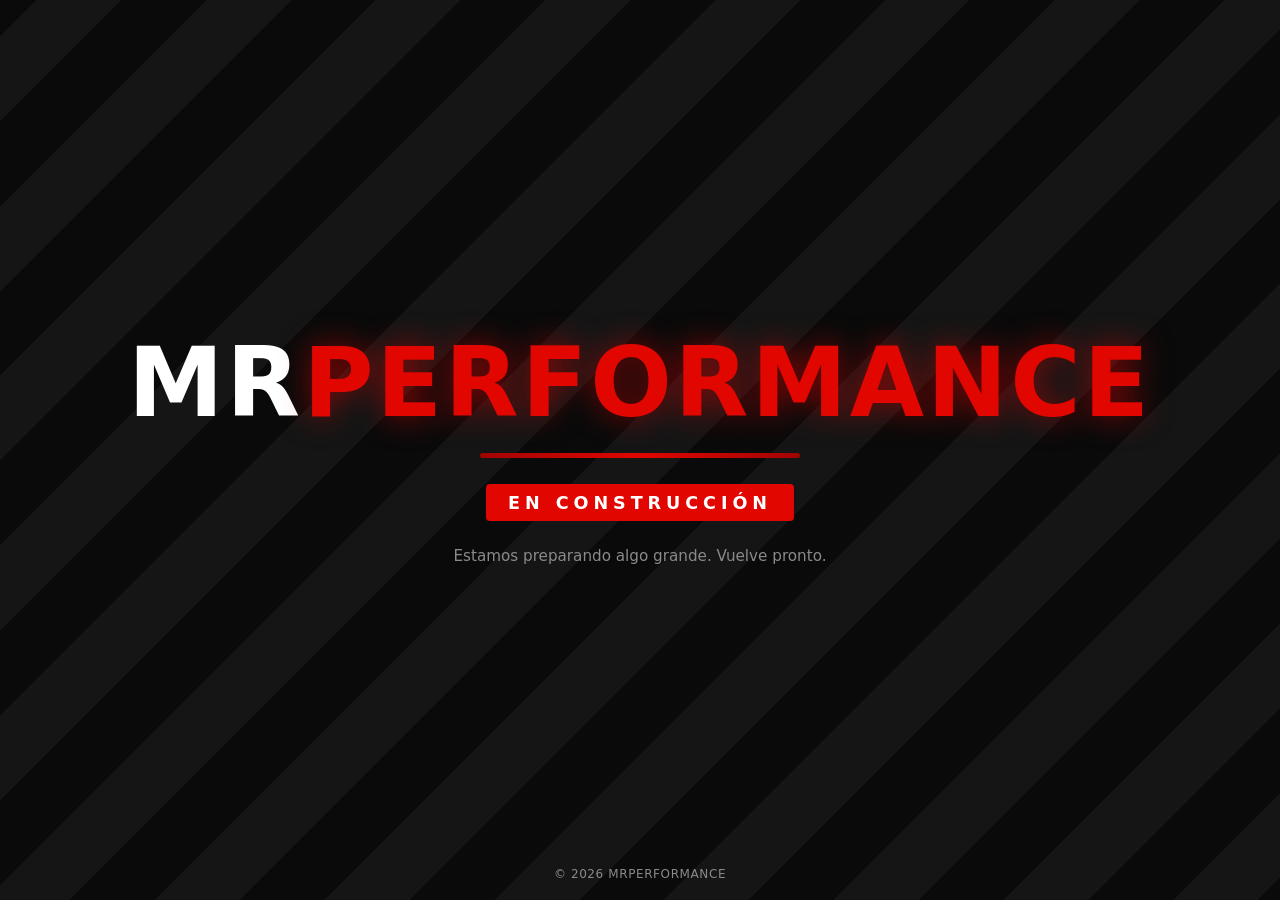
==== index.html @ c81f73d1 "Sitio en construcción: MRPERFORMANCE" ====
<!DOCTYPE html>
<html lang="es">
<head>
  <meta charset="UTF-8" />
  <meta name="viewport" content="width=device-width, initial-scale=1.0" />
  <!-- config.js debe cargarse primero — contiene todos los datos del sitio -->
  <script src="config.js"></script>
  <!-- SEO (se sobreescribe dinámicamente desde config.js) -->
  <title>MRPERFORMANCE</title>
  <meta name="description" content="" />
  <link rel="canonical" href="" />
  <meta property="og:type"        content="website" />
  <meta property="og:url"         content="" />
  <meta property="og:title"       content="" />
  <meta property="og:description" content="" />
  <meta property="og:image"       content="" />
  <meta name="twitter:card"        content="summary_large_image" />
  <link rel="icon" href="data:image/svg+xml,<svg xmlns='http://www.w3.org/2000/svg' viewBox='0 0 100 100'><rect width='100' height='100' fill='%230a0a0a'/><text x='50' y='68' font-size='60' text-anchor='middle' fill='%23e10600' font-family='Arial' font-weight='bold'>M</text></svg>" />
  <style>
    :root {
      --negro:       #0a0a0a;
      --negro-suave: #151515;
      --rojo:        #e10600;
      --rojo-dark:   #a10400;
      --blanco:      #ffffff;
      --gris:        #8a8a8a;
    }
    * { margin:0; padding:0; box-sizing:border-box; }
    html, body { height:100%; }
    body {
      font-family:'Segoe UI',system-ui,-apple-system,sans-serif;
      background:var(--negro); color:var(--blanco);
      display:flex; align-items:center; justify-content:center;
      overflow:hidden; position:relative;
    }

    /* Franja diagonal negro/rojo de fondo, estilo taller de rendimiento */
    body::before {
      content:"";
      position:fixed; inset:-10%;
      background:repeating-linear-gradient(
        135deg,
        var(--negro) 0px, var(--negro) 60px,
        var(--negro-suave) 60px, var(--negro-suave) 120px
      );
      z-index:0;
    }

    .wrap { position:relative; z-index:1; text-align:center; padding:1.5rem; }

    .brand {
      font-size:clamp(2.4rem, 9vw, 6rem);
      font-weight:900;
      letter-spacing:.03em;
      text-transform:uppercase;
      line-height:1;
      white-space:nowrap;
    }
    .brand .mr   { color:var(--blanco); }
    .brand .perf { color:var(--rojo); text-shadow:0 0 30px rgba(225,6,0,.55); }

    .bar {
      width:min(320px, 70vw); height:5px; margin:1.4rem auto 1.6rem;
      background:linear-gradient(90deg, var(--rojo-dark), var(--rojo), var(--rojo-dark));
      border-radius:3px;
    }

    .estado {
      display:inline-block;
      font-size:clamp(.85rem, 2.2vw, 1.1rem);
      font-weight:800;
      letter-spacing:.28em;
      color:var(--blanco);
      background:var(--rojo);
      padding:.55rem 1.4rem;
      border-radius:4px;
    }

    .msg {
      margin-top:1.6rem;
      font-size:.95rem;
      color:var(--gris);
      max-width:420px;
      margin-left:auto; margin-right:auto;
    }

    footer {
      position:fixed; bottom:1.2rem; left:0; right:0; z-index:1;
      text-align:center; font-size:.75rem; color:var(--gris); letter-spacing:.05em;
    }
  </style>
</head>
<body>

  <div class="wrap">
    <h1 class="brand"><span class="mr">MR</span><span class="perf">PERFORMANCE</span></h1>
    <div class="bar"></div>
    <span class="estado" id="estado">EN CONSTRUCCIÓN</span>
    <p class="msg" id="msg"></p>
  </div>

  <footer>© <span id="year"></span> <span id="footer-name">MRPERFORMANCE</span></footer>

<script>
const S = (typeof SITIO !== "undefined") ? SITIO : {};
const $ = (id) => document.getElementById(id);

function aplicarConfig() {
  const c = S.colores || {}, root = document.documentElement.style;
  const map = { negro:"--negro", negro_suave:"--negro-suave", rojo:"--rojo", rojo_dark:"--rojo-dark", blanco:"--blanco", gris:"--gris" };
  Object.entries(map).forEach(([k, v]) => { if (c[k]) root.setProperty(v, c[k]); });

  if (S.estado) $("estado").textContent = S.estado;
  if (S.mensaje) $("msg").textContent = S.mensaje;
  if (S.nombre) $("footer-name").textContent = S.nombre;
  $("year").textContent = new Date().getFullYear();

  const seo = S.seo || {};
  document.title = seo.titulo || S.nombre || "MRPERFORMANCE";
  const setMeta = (sel, val) => { const el = document.querySelector(sel); if (el && val) el.setAttribute("content", val); };
  const setHref = (sel, val) => { const el = document.querySelector(sel); if (el && val) el.setAttribute("href", val); };
  setMeta('meta[name="description"]', seo.descripcion);
  setHref('link[rel="canonical"]', seo.url);
  setMeta('meta[property="og:url"]', seo.url);
  setMeta('meta[property="og:title"]', seo.titulo);
  setMeta('meta[property="og:description"]', seo.descripcion);
  setMeta('meta[property="og:image"]', seo.imagen);
}

document.addEventListener("DOMContentLoaded", aplicarConfig);
</script>
</body>
</html>
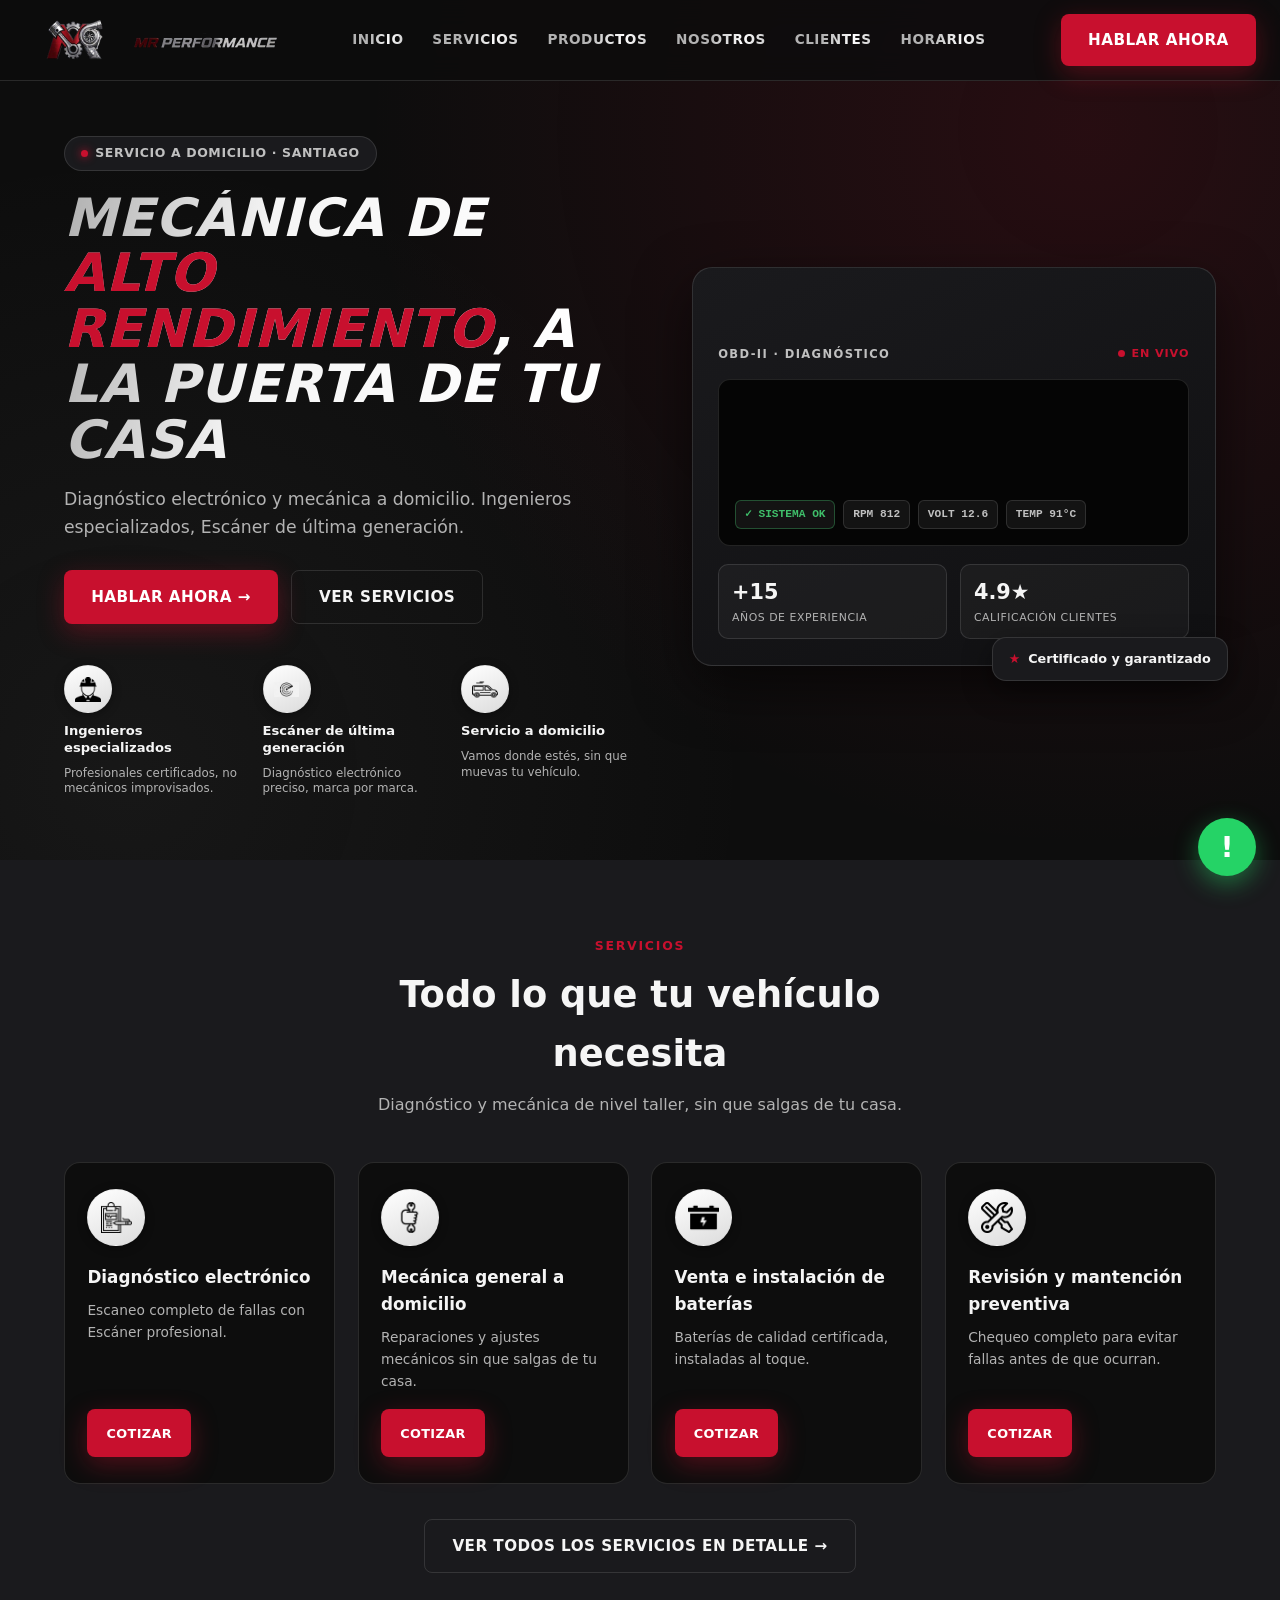
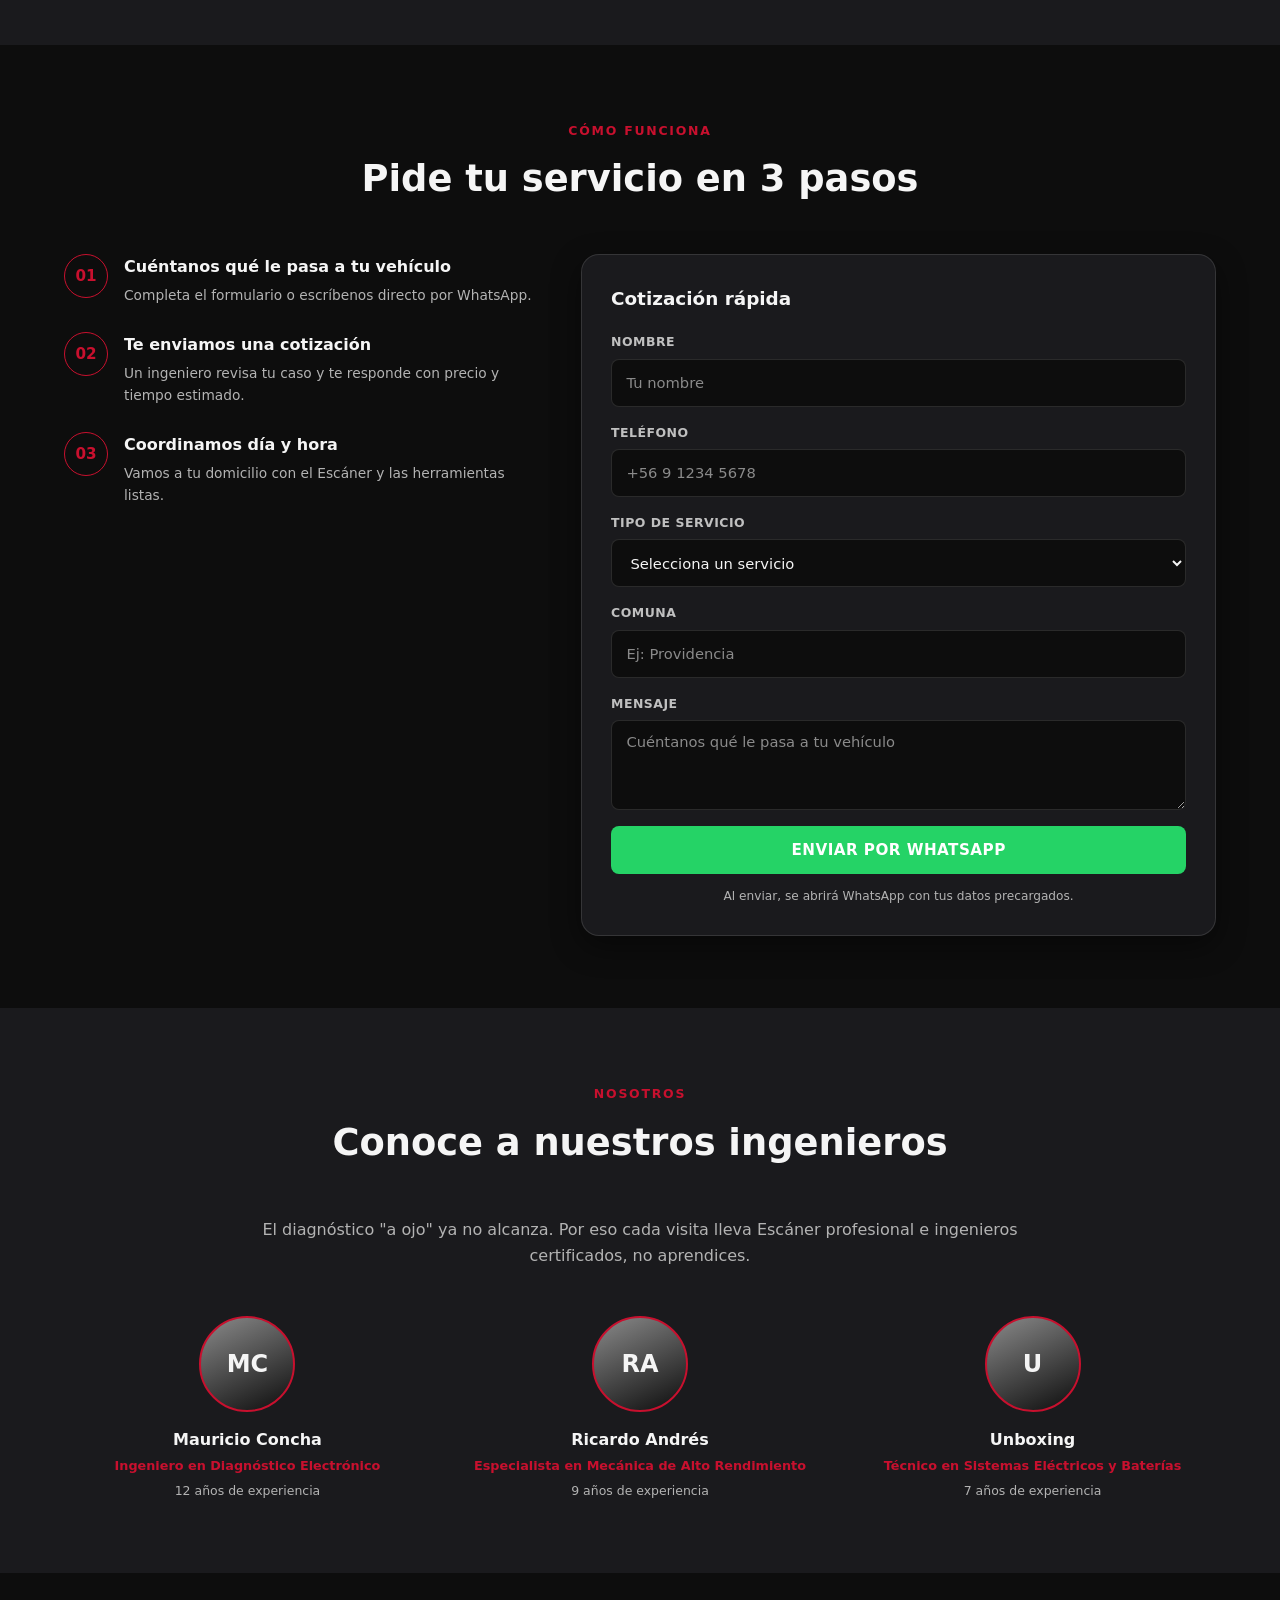
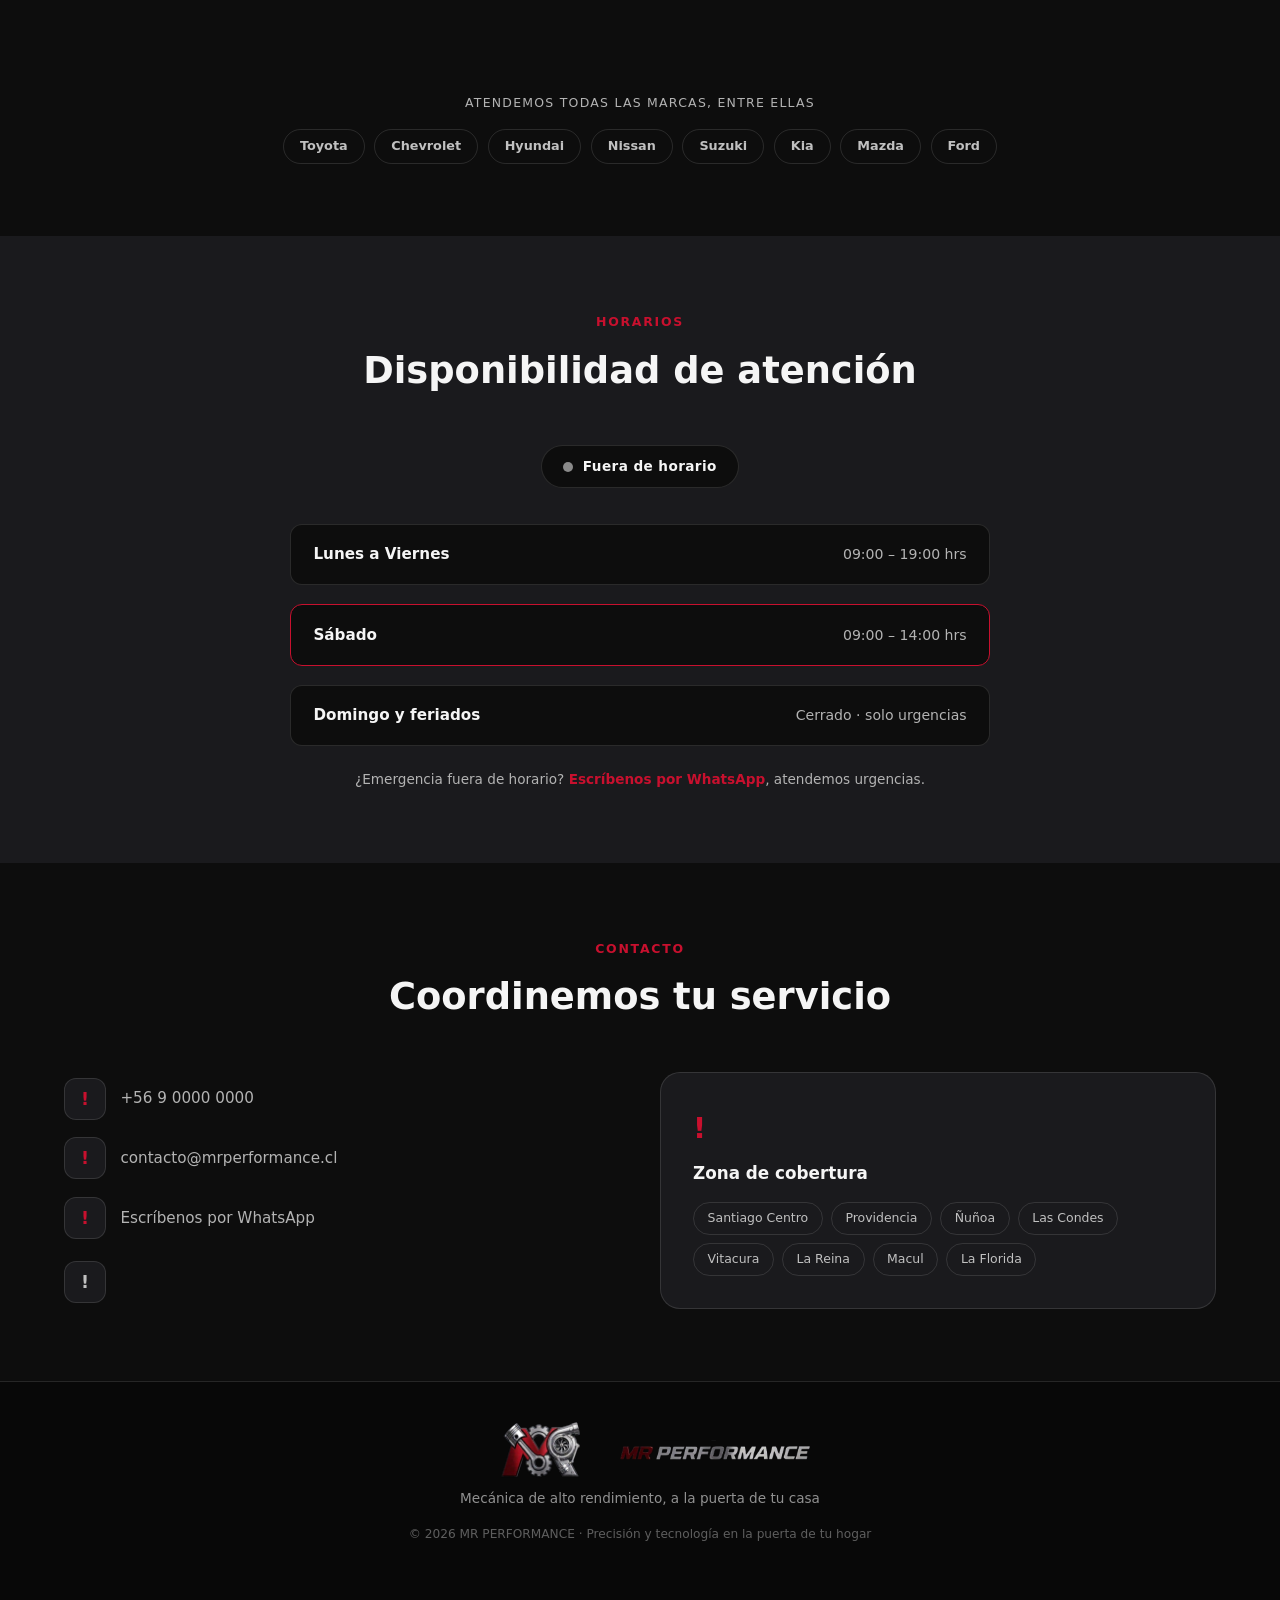
==== commit ec73cc15: "Sitio completo MR PERFORMANCE: páginas, estilos, animaciones e íconos Agrega servicios.html y produc" ====
--- a/index.html
+++ b/index.html
@@ -6,7 +6,7 @@
   <!-- config.js debe cargarse primero — contiene todos los datos del sitio -->
   <script src="config.js"></script>
   <!-- SEO (se sobreescribe dinámicamente desde config.js) -->
-  <title>MRPERFORMANCE</title>
+  <title>MR PERFORMANCE</title>
   <meta name="description" content="" />
   <link rel="canonical" href="" />
   <meta property="og:type"        content="website" />
@@ -15,119 +15,390 @@
   <meta property="og:description" content="" />
   <meta property="og:image"       content="" />
   <meta name="twitter:card"        content="summary_large_image" />
-  <link rel="icon" href="data:image/svg+xml,<svg xmlns='http://www.w3.org/2000/svg' viewBox='0 0 100 100'><rect width='100' height='100' fill='%230a0a0a'/><text x='50' y='68' font-size='60' text-anchor='middle' fill='%23e10600' font-family='Arial' font-weight='bold'>M</text></svg>" />
-  <style>
-    :root {
-      --negro:       #0a0a0a;
-      --negro-suave: #151515;
-      --rojo:        #e10600;
-      --rojo-dark:   #a10400;
-      --blanco:      #ffffff;
-      --gris:        #8a8a8a;
-    }
-    * { margin:0; padding:0; box-sizing:border-box; }
-    html, body { height:100%; }
-    body {
-      font-family:'Segoe UI',system-ui,-apple-system,sans-serif;
-      background:var(--negro); color:var(--blanco);
-      display:flex; align-items:center; justify-content:center;
-      overflow:hidden; position:relative;
-    }
-
-    /* Franja diagonal negro/rojo de fondo, estilo taller de rendimiento */
-    body::before {
-      content:"";
-      position:fixed; inset:-10%;
-      background:repeating-linear-gradient(
-        135deg,
-        var(--negro) 0px, var(--negro) 60px,
-        var(--negro-suave) 60px, var(--negro-suave) 120px
-      );
-      z-index:0;
-    }
-
-    .wrap { position:relative; z-index:1; text-align:center; padding:1.5rem; }
-
-    .brand {
-      font-size:clamp(2.4rem, 9vw, 6rem);
-      font-weight:900;
-      letter-spacing:.03em;
-      text-transform:uppercase;
-      line-height:1;
-      white-space:nowrap;
-    }
-    .brand .mr   { color:var(--blanco); }
-    .brand .perf { color:var(--rojo); text-shadow:0 0 30px rgba(225,6,0,.55); }
-
-    .bar {
-      width:min(320px, 70vw); height:5px; margin:1.4rem auto 1.6rem;
-      background:linear-gradient(90deg, var(--rojo-dark), var(--rojo), var(--rojo-dark));
-      border-radius:3px;
-    }
-
-    .estado {
-      display:inline-block;
-      font-size:clamp(.85rem, 2.2vw, 1.1rem);
-      font-weight:800;
-      letter-spacing:.28em;
-      color:var(--blanco);
-      background:var(--rojo);
-      padding:.55rem 1.4rem;
-      border-radius:4px;
-    }
-
-    .msg {
-      margin-top:1.6rem;
-      font-size:.95rem;
-      color:var(--gris);
-      max-width:420px;
-      margin-left:auto; margin-right:auto;
-    }
-
-    footer {
-      position:fixed; bottom:1.2rem; left:0; right:0; z-index:1;
-      text-align:center; font-size:.75rem; color:var(--gris); letter-spacing:.05em;
-    }
-  </style>
+  <link rel="icon" href="data:image/svg+xml,<svg xmlns='http://www.w3.org/2000/svg' viewBox='0 0 100 100'><rect width='100' height='100' fill='%230D0D0D'/><text x='50' y='68' font-size='60' text-anchor='middle' fill='%23C8102E' font-family='Arial' font-weight='bold'>M</text></svg>" />
+  <link rel="stylesheet" href="styles.css" />
 </head>
 <body>
 
-  <div class="wrap">
-    <h1 class="brand"><span class="mr">MR</span><span class="perf">PERFORMANCE</span></h1>
-    <div class="bar"></div>
-    <span class="estado" id="estado">EN CONSTRUCCIÓN</span>
-    <p class="msg" id="msg"></p>
-  </div>
-
-  <footer>© <span id="year"></span> <span id="footer-name">MRPERFORMANCE</span></footer>
-
+<!-- ─── NAV ─── -->
+<nav id="nav">
+  <a href="#inicio" class="nav-logo"><img src="iconos/logo-emblem.png" alt="MR" class="nav-emblem" /><img src="iconos/logo-letras.png" alt="PERFORMANCE" class="nav-wordmark" /></a>
+  <div class="nav-links" id="nav-links">
+    <a href="#inicio">Inicio</a>
+    <a href="/servicios">Servicios</a>
+    <a href="/productos">Productos</a>
+    <a href="#nosotros">Nosotros</a>
+    <a href="#clientes">Clientes</a>
+    <a href="#horarios">Horarios</a>
+    <a href="#" class="btn btn-primary nav-cta-mobile" data-wa-link>Hablar ahora</a>
+  </div>
+  <div class="nav-actions">
+    <a href="#" class="btn btn-primary" id="nav-wa" data-wa-link aria-label="Hablar ahora por WhatsApp">Hablar ahora</a>
+    <button class="nav-toggle" id="nav-toggle" aria-label="Abrir menú" aria-expanded="false">☰</button>
+  </div>
+</nav>
+
+<!-- ─── HERO ─── -->
+<header class="hero" id="inicio">
+  <div class="container hero-grid">
+    <div>
+      <span class="hero-badge"><span class="dot"></span> <span id="hero-badge"></span></span>
+      <h1 class="titulo-racing" id="hero-title"></h1>
+      <p class="lead" id="hero-desc"></p>
+      <div class="hero-cta">
+        <a href="#" class="btn btn-primary" data-wa-link>Hablar ahora →</a>
+        <a href="/servicios" class="btn btn-ghost">Ver servicios</a>
+      </div>
+      <div class="hero-difs" id="hero-difs"></div>
+    </div>
+    <div class="hero-visual reveal" aria-hidden="true">
+      <div class="marcas-float" aria-hidden="true">
+        <div class="marcas-float-slot">
+          <img src="iconos/marcas/chevrolet.png" alt="Chevrolet" style="--i:0" />
+          <img src="iconos/marcas/honda.png"     alt="Honda"     style="--i:1" />
+          <img src="iconos/marcas/kia.png"       alt="Kia"       style="--i:2" />
+          <img src="iconos/marcas/nissan.png"    alt="Nissan"    style="--i:3" />
+          <img src="iconos/marcas/renault.png"   alt="Renault"   style="--i:4" />
+          <img src="iconos/marcas/toyota.png"    alt="Toyota"    style="--i:5" />
+        </div>
+        <div class="marcas-float-slot">
+          <img src="iconos/marcas/citroen.png"    alt="Citroën"    style="--i:0" />
+          <img src="iconos/marcas/hyundai.png"    alt="Hyundai"    style="--i:1" />
+          <img src="iconos/marcas/mazda.png"      alt="Mazda"      style="--i:2" />
+          <img src="iconos/marcas/peugeot.png"    alt="Peugeot"    style="--i:3" />
+          <img src="iconos/marcas/subaru.png"     alt="Subaru"     style="--i:4" />
+          <img src="iconos/marcas/volkswagen.png" alt="Volkswagen" style="--i:5" />
+        </div>
+        <div class="marcas-float-slot">
+          <img src="iconos/marcas/ford.png"       alt="Ford"       style="--i:0" />
+          <img src="iconos/marcas/jeep.png"       alt="Jeep"       style="--i:1" />
+          <img src="iconos/marcas/mitsubishi.png" alt="Mitsubishi" style="--i:2" />
+          <img src="iconos/marcas/ram.png"        alt="RAM"        style="--i:3" />
+          <img src="iconos/marcas/suzuki.png"     alt="Suzuki"     style="--i:4" />
+          <img src="iconos/marcas/volvo.png"      alt="Volvo"      style="--i:5" />
+        </div>
+      </div>
+      <div class="scanner-head">
+        <span class="lbl">OBD-II · Diagnóstico</span>
+        <span class="live"><span class="blip"></span> En vivo</span>
+      </div>
+      <div class="scanner-screen">
+        <svg viewBox="0 0 300 90" preserveAspectRatio="none">
+          <polyline class="scanner-wave" points="0,45 20,45 32,15 46,75 60,45 90,45 100,25 112,65 124,45 160,45 172,20 186,70 198,45 230,45 240,30 252,60 264,45 300,45" />
+        </svg>
+        <div class="scanner-codes">
+          <span class="ok">✓ SISTEMA OK</span>
+          <span>RPM 812</span>
+          <span>VOLT 12.6</span>
+          <span>TEMP 91°C</span>
+        </div>
+      </div>
+      <div class="scanner-stats" id="scanner-stats"></div>
+      <span class="float-card br"><span class="star">★</span> Certificado y garantizado</span>
+    </div>
+  </div>
+</header>
+
+<!-- ─── SERVICIOS ─── -->
+<section id="servicios">
+  <div class="container">
+    <div class="sec-head reveal">
+      <span class="sec-tag">Servicios</span>
+      <h2>Todo lo que tu vehículo necesita</h2>
+      <p>Diagnóstico y mecánica de nivel taller, sin que salgas de tu casa.</p>
+    </div>
+    <div class="grid-servicios" id="servicios-grid"></div>
+    <div class="ver-todos reveal">
+      <a href="/servicios" class="btn btn-ghost">Ver todos los servicios en detalle →</a>
+    </div>
+  </div>
+</section>
+
+<!-- ─── CÓMO FUNCIONA / COTIZAR ─── -->
+<section id="cotizar">
+  <div class="container">
+    <div class="sec-head reveal">
+      <span class="sec-tag">Cómo funciona</span>
+      <h2>Pide tu servicio en 3 pasos</h2>
+    </div>
+    <div class="cotizar-grid">
+      <div class="pasos reveal" id="pasos"></div>
+      <div class="form-card reveal">
+        <h3>Cotización rápida</h3>
+        <form id="form-cotizar">
+          <div class="campo">
+            <label for="f-nombre">Nombre</label>
+            <input type="text" id="f-nombre" name="nombre" placeholder="Tu nombre" required />
+          </div>
+          <div class="campo">
+            <label for="f-telefono">Teléfono</label>
+            <input type="tel" id="f-telefono" name="telefono" placeholder="+56 9 1234 5678" required />
+          </div>
+          <div class="campo">
+            <label for="f-servicio">Tipo de servicio</label>
+            <select id="f-servicio" name="servicio" required></select>
+          </div>
+          <div class="campo">
+            <label for="f-comuna">Comuna</label>
+            <input type="text" id="f-comuna" name="comuna" placeholder="Ej: Providencia" />
+          </div>
+          <div class="campo">
+            <label for="f-mensaje">Mensaje</label>
+            <textarea id="f-mensaje" name="mensaje" placeholder="Cuéntanos qué le pasa a tu vehículo"></textarea>
+          </div>
+          <button type="submit" class="btn btn-wa btn-block">Enviar por WhatsApp</button>
+        </form>
+        <p class="form-nota">Al enviar, se abrirá WhatsApp con tus datos precargados.</p>
+      </div>
+    </div>
+  </div>
+</section>
+
+<!-- ─── NOSOTROS ─── -->
+<section id="nosotros">
+  <div class="container">
+    <div class="sec-head reveal">
+      <span class="sec-tag">Nosotros</span>
+      <h2>Conoce a nuestros ingenieros</h2>
+    </div>
+    <div class="historia-box reveal">
+      <p id="historia"></p>
+    </div>
+    <div class="grid-equipo" id="equipo-grid"></div>
+  </div>
+</section>
+
+<!-- ─── CLIENTES ─── -->
+<section id="clientes">
+  <div class="container">
+    <div class="sec-head reveal" id="testimonios-head">
+      <span class="sec-tag">Clientes</span>
+      <h2>Lo que dicen quienes ya nos probaron</h2>
+    </div>
+    <div class="testi-grid" id="testimonios-grid"></div>
+    <div class="marcas-row reveal">
+      <span class="lbl">Atendemos todas las marcas, entre ellas</span>
+      <div class="marcas-chips" id="marcas-chips"></div>
+    </div>
+  </div>
+</section>
+
+<!-- ─── HORARIOS ─── -->
+<section id="horarios">
+  <div class="container">
+    <div class="sec-head reveal">
+      <span class="sec-tag">Horarios</span>
+      <h2>Disponibilidad de atención</h2>
+    </div>
+    <div class="reveal" style="display:flex; justify-content:center;">
+      <div class="estado-actual" id="estado-actual"><span class="dot"></span><span id="estado-texto">Calculando…</span></div>
+    </div>
+    <div class="horarios-wrap reveal" id="horarios-lista"></div>
+    <p class="urgencias-nota" id="urgencias-nota"></p>
+  </div>
+</section>
+
+<!-- ─── CONTACTO ─── -->
+<section id="contacto">
+  <div class="container">
+    <div class="sec-head reveal">
+      <span class="sec-tag">Contacto</span>
+      <h2>Coordinemos tu servicio</h2>
+    </div>
+    <div class="contact-grid reveal">
+      <div>
+        <ul class="contact-list" id="contact-list"></ul>
+        <div class="socials" id="socials"></div>
+      </div>
+      <div class="cobertura-card">
+        <span class="pin">!</span>
+        <h3>Zona de cobertura</h3>
+        <div class="cobertura-chips" id="cobertura-chips"></div>
+      </div>
+    </div>
+  </div>
+</section>
+
+<!-- ─── FOOTER ─── -->
+<footer>
+  <div class="container">
+    <div class="nav-logo"><img src="iconos/logo-emblem.png" alt="MR" class="footer-emblem" /><img src="iconos/logo-letras.png" alt="PERFORMANCE" class="footer-wordmark" /></div>
+    <p id="footer-eslogan"></p>
+    <p class="fine">© <span id="year"></span> <span id="footer-name">MR PERFORMANCE</span> · Precisión y tecnología en la puerta de tu hogar</p>
+  </div>
+</footer>
+
+<!-- ─── WHATSAPP FLOAT (persistente) ─── -->
+<a href="#" class="wa-float" data-wa-link aria-label="Escríbenos por WhatsApp">!</a>
+
+<script src="site.js"></script>
 <script>
-const S = (typeof SITIO !== "undefined") ? SITIO : {};
-const $ = (id) => document.getElementById(id);
-
+// ════════════════════════════════════════════════════════════════
+//  MR PERFORMANCE — Inicio: render dinámico desde config.js
+// ════════════════════════════════════════════════════════════════
+
+// ── APLICAR CONFIG (contenido propio de esta página) ──
 function aplicarConfig() {
-  const c = S.colores || {}, root = document.documentElement.style;
-  const map = { negro:"--negro", negro_suave:"--negro-suave", rojo:"--rojo", rojo_dark:"--rojo-dark", blanco:"--blanco", gris:"--gris" };
-  Object.entries(map).forEach(([k, v]) => { if (c[k]) root.setProperty(v, c[k]); });
-
-  if (S.estado) $("estado").textContent = S.estado;
-  if (S.mensaje) $("msg").textContent = S.mensaje;
-  if (S.nombre) $("footer-name").textContent = S.nombre;
-  $("year").textContent = new Date().getFullYear();
-
-  const seo = S.seo || {};
-  document.title = seo.titulo || S.nombre || "MRPERFORMANCE";
-  const setMeta = (sel, val) => { const el = document.querySelector(sel); if (el && val) el.setAttribute("content", val); };
-  const setHref = (sel, val) => { const el = document.querySelector(sel); if (el && val) el.setAttribute("href", val); };
-  setMeta('meta[name="description"]', seo.descripcion);
-  setHref('link[rel="canonical"]', seo.url);
-  setMeta('meta[property="og:url"]', seo.url);
-  setMeta('meta[property="og:title"]', seo.titulo);
-  setMeta('meta[property="og:description"]', seo.descripcion);
-  setMeta('meta[property="og:image"]', seo.imagen);
+  $("hero-badge").textContent = S.hero_badge || "";
+  $("hero-title").innerHTML   = (S.hero_titulo || "").replace(/(alto rendimiento)/i, '<span class="accent">$1</span>');
+  $("hero-desc").textContent  = S.hero_desc || "";
+
+  // Estadísticas del panel del hero
+  $("scanner-stats").innerHTML = (S.hero_stats || []).map(s => `
+    <div class="scanner-stat"><div class="n">${esc(s.numero)}</div><div class="l">${esc(s.label)}</div></div>`).join("");
+
+  // Diferenciadores hero
+  $("hero-difs").innerHTML = (S.diferenciadores || []).map(d => `
+    <div class="hero-dif">
+      <span class="ico">${renderIcono(d.icono, d.titulo)}</span>
+      <span class="t">${esc(d.titulo)}</span>
+      <span class="d">${esc(d.desc)}</span>
+    </div>`).join("");
+
+  // Servicios
+  $("servicios-grid").innerHTML = (S.servicios || []).map((sv,i) => `
+    <div class="card-serv reveal" style="transition-delay:${(i%4)*70}ms">
+      <div class="ico">${renderIcono(sv.icono, sv.titulo)}</div>
+      <h3>${esc(sv.titulo)}</h3>
+      <p>${esc(sv.desc)}</p>
+      <button type="button" class="btn btn-primary btn-cotizar" data-servicio="${esc(sv.titulo)}">Cotizar</button>
+    </div>`).join("");
+  $("servicios-grid").querySelectorAll(".btn-cotizar").forEach(btn => {
+    btn.addEventListener("click", () => {
+      const sel = $("f-servicio");
+      if (sel) sel.value = btn.dataset.servicio;
+      document.getElementById("cotizar").scrollIntoView({ behavior:"smooth" });
+      $("f-nombre") && $("f-nombre").focus({ preventScroll:true });
+    });
+  });
+
+  // Select del formulario
+  $("f-servicio").innerHTML = `<option value="" disabled selected>Selecciona un servicio</option>` +
+    (S.servicios || []).map(sv => `<option value="${esc(sv.titulo)}">${esc(sv.titulo)}</option>`).join("") +
+    `<option value="Otro">Otro</option>`;
+
+  // Pasos
+  $("pasos").innerHTML = (S.proceso || []).map(p => `
+    <div class="paso">
+      <span class="num">${esc(p.numero)}</span>
+      <div><h3>${esc(p.titulo)}</h3><p>${esc(p.desc)}</p></div>
+    </div>`).join("");
+
+  // Historia + equipo
+  $("historia").textContent = S.historia || "";
+  $("equipo-grid").innerHTML = (S.equipo || []).map(m => `
+    <div class="miembro reveal">
+      <div class="avatar">${m.foto ? `<img src="${esc(m.foto)}" alt="${esc(m.nombre)}" />` : esc(iniciales(m.nombre))}</div>
+      <h3>${esc(m.nombre)}</h3>
+      <div class="cargo">${esc(m.cargo)}</div>
+      <div class="exp">${esc(m.experiencia)} años de experiencia</div>
+    </div>`).join("");
+
+  // Testimonios (la sección se oculta sola si no hay ninguno cargado en config.js)
+  const hayTestimonios = (S.testimonios || []).length > 0;
+  $("testimonios-head").style.display = hayTestimonios ? "" : "none";
+  $("testimonios-grid").style.display = hayTestimonios ? "" : "none";
+  $("testimonios-grid").innerHTML = (S.testimonios || []).map(t => `
+    <div class="testi reveal">
+      <div class="stars">${"★".repeat(t.estrellas||5)}${"☆".repeat(5-(t.estrellas||5))}</div>
+      <p>"${esc(t.texto)}"</p>
+      <div class="testi-author">
+        <span class="av">${esc(iniciales(t.nombre))}</span>
+        <div><div class="nm">${esc(t.nombre)}</div><div class="dt">${esc(t.comuna)}</div></div>
+      </div>
+    </div>`).join("");
+
+  // Marcas atendidas
+  $("marcas-chips").innerHTML = (S.marcas_atendidas || []).map(m => `<span>${esc(m)}</span>`).join("");
+
+  // Contacto
+  const ci = [
+    { txt:S.telefono },
+    { txt:S.email },
+    { txt:S.whatsapp ? "Escríbenos por WhatsApp" : "" },
+  ].filter(x => x.txt);
+  $("contact-list").innerHTML = ci.map(x => `<li><span class="ico">!</span><span>${esc(x.txt)}</span></li>`).join("");
+  $("cobertura-chips").innerHTML = (S.comunas || []).map(c => `<span>${esc(c)}</span>`).join("");
+
+  const redes = S.redes || {};
+  $("socials").innerHTML = Object.entries(redes).filter(([,url])=>url)
+    .map(([k,url]) => `<a href="${esc(url)}" target="_blank" rel="noopener" aria-label="${esc(k)}">!</a>`).join("");
 }
 
-document.addEventListener("DOMContentLoaded", aplicarConfig);
+// ── HORARIOS: render + estado en vivo ──
+function parseHora(hhmm) {
+  const [h,m] = String(hhmm||"0:0").split(":").map(Number);
+  return h*60+m;
+}
+function renderHorarios() {
+  const h = S.horarios || {};
+  const ahora = new Date();
+  const diaSemana = ahora.getDay(); // 0=domingo ... 6=sábado
+  const minutosAhora = ahora.getHours()*60 + ahora.getMinutes();
+
+  const bloques = [
+    { key:"lunes_viernes", dias:[1,2,3,4,5], cfg:h.lunes_viernes },
+    { key:"sabado",        dias:[6],         cfg:h.sabado },
+    { key:"domingo",       dias:[0],         cfg:h.domingo },
+  ];
+
+  $("horarios-lista").innerHTML = bloques.map(b => {
+    const esHoy = b.dias.includes(diaSemana);
+    const horaTxt = (b.cfg && b.cfg.activo) ? `${b.cfg.desde} – ${b.cfg.hasta} hrs` : "Cerrado" + (S.urgencias_247 ? " · solo urgencias" : "");
+    return `<div class="fila-horario ${esHoy?"hoy":""}"><span class="dia">${esc(b.cfg ? b.cfg.texto : "")}</span><span class="hora">${esc(horaTxt)}</span></div>`;
+  }).join("");
+
+  let abierto = false;
+  const bloqueHoy = bloques.find(b => b.dias.includes(diaSemana));
+  if (bloqueHoy && bloqueHoy.cfg && bloqueHoy.cfg.activo) {
+    const desde = parseHora(bloqueHoy.cfg.desde), hasta = parseHora(bloqueHoy.cfg.hasta);
+    abierto = minutosAhora >= desde && minutosAhora < hasta;
+  }
+
+  const el = $("estado-actual");
+  el.classList.toggle("abierto", abierto);
+  el.classList.toggle("cerrado", !abierto);
+  $("estado-texto").textContent = abierto ? "Disponible ahora" : "Fuera de horario";
+
+  $("urgencias-nota").innerHTML = S.urgencias_247
+    ? `¿Emergencia fuera de horario? <span class="rojo">Escríbenos por WhatsApp</span>, atendemos urgencias.`
+    : "";
+}
+
+// ── FORMULARIO → WHATSAPP ──
+function initFormulario() {
+  $("form-cotizar").addEventListener("submit", (e) => {
+    e.preventDefault();
+    const nombre   = $("f-nombre").value.trim();
+    const telefono = $("f-telefono").value.trim();
+    const servicio = $("f-servicio").value;
+    const comuna   = $("f-comuna").value.trim();
+    const mensaje  = $("f-mensaje").value.trim();
+
+    let msg = `Hola, quiero cotizar un servicio:\n\n`;
+    msg += `• Nombre: ${nombre}\n`;
+    msg += `• Teléfono: ${telefono}\n`;
+    msg += `• Servicio: ${servicio}\n`;
+    if (comuna)   msg += `• Comuna: ${comuna}\n`;
+    if (mensaje)  msg += `• Detalle: ${mensaje}\n`;
+
+    window.open(waUrl(msg), "_blank");
+  });
+}
+
+// ── INIT ──
+document.addEventListener("DOMContentLoaded", () => {
+  aplicarColores();
+  aplicarSEO();
+  aplicarWaLinks();
+  aplicarFooter();
+  aplicarConfig();
+  renderHorarios();
+  initFormulario();
+  initNav();
+  observarReveal();
+  irASeccionPorRuta(["cotizar", "nosotros", "clientes", "horarios", "contacto"]);
+});
 </script>
 </body>
 </html>
--- a/styles.css
+++ b/styles.css
@@ -0,0 +1,414 @@
+/* ╔══════════════════════════════════════════════════════════════╗
+ * ║  styles.css — MR PERFORMANCE                                  ║
+ * ║  Design system compartido por todas las páginas del sitio.    ║
+ * ╚══════════════════════════════════════════════════════════════╝ */
+
+:root {
+  --negro:       #0D0D0D;
+  --negro-suave: #1A1A1D;
+  --rojo:        #C8102E;
+  --rojo-hover:  #E30613;
+  --plata:       #C0C0C0;
+  --plata-dark:  #8A8A8A;
+  --blanco:      #F5F5F5;
+  --gris:        #B3B3B3;
+  --borde:       rgba(192,192,192,0.16);
+  --shadow-sm:   0 2px 10px rgba(0,0,0,.35);
+  --shadow-md:   0 10px 30px rgba(0,0,0,.45);
+  --shadow-lg:   0 20px 55px rgba(0,0,0,.55);
+  --shadow-rojo: 0 8px 26px rgba(200,16,46,.35);
+}
+
+* { margin:0; padding:0; box-sizing:border-box; }
+html { scroll-behavior:smooth; }
+body {
+  font-family:'Segoe UI',system-ui,-apple-system,sans-serif;
+  background:var(--negro); color:var(--blanco); overflow-x:hidden;
+  line-height:1.6;
+}
+a { color:inherit; text-decoration:none; }
+img { max-width:100%; display:block; }
+::-webkit-scrollbar { width:6px; }
+::-webkit-scrollbar-track { background:var(--negro); }
+::-webkit-scrollbar-thumb { background:var(--plata-dark); border-radius:3px; }
+
+.container { max-width:1200px; margin:0 auto; padding:0 1.5rem; }
+
+.titulo-racing {
+  font-weight:900; text-transform:uppercase; letter-spacing:.02em;
+  font-style:italic; line-height:1.05;
+}
+
+.btn {
+  display:inline-flex; align-items:center; justify-content:center; gap:.5rem; cursor:pointer;
+  font-family:inherit; font-weight:800; border-radius:8px; min-height:48px;
+  padding:.85rem 1.7rem; font-size:.95rem; border:none; text-transform:uppercase; letter-spacing:.03em;
+  transition:transform .15s, box-shadow .2s, background .2s;
+}
+.btn:active { transform:scale(.97); }
+.btn-primary { background:var(--rojo); color:#fff; box-shadow:var(--shadow-rojo); }
+.btn-primary:hover { background:var(--rojo-hover); box-shadow:0 10px 32px rgba(227,6,19,.45); }
+.btn-ghost { background:transparent; color:var(--blanco); border:1.5px solid var(--borde); }
+.btn-ghost:hover { border-color:var(--plata); color:var(--plata); }
+.btn-wa { background:#25D366; color:#fff; }
+.btn-wa:hover { background:#1ebe5a; }
+.btn-block { width:100%; }
+.btn-sm { min-height:40px; padding:.6rem 1.2rem; font-size:.8rem; }
+
+/* ─── NAV ─── */
+nav {
+  position:fixed; top:0; left:0; right:0; z-index:1000;
+  display:flex; align-items:center; justify-content:space-between;
+  padding:.9rem 1.5rem; background:rgba(13,13,13,0.88);
+  backdrop-filter:blur(14px); border-bottom:1px solid var(--borde);
+  transition:padding .3s, box-shadow .3s;
+}
+nav.scrolled { padding:.5rem 1.5rem; box-shadow:var(--shadow-md); }
+.nav-logo { display:flex; align-items:center; gap:.6rem; }
+.nav-logo img { width:auto; }
+.nav-emblem { height:40px; }
+.nav-wordmark { height:15px; }
+.footer-emblem { height:56px; }
+.footer-wordmark { height:20px; }
+.nav-links { display:flex; gap:1.8rem; align-items:center; }
+.nav-links a { font-size:.85rem; font-weight:700; text-transform:uppercase; letter-spacing:.04em; color:var(--gris); transition:color .2s; }
+.nav-links a:hover, .nav-links a.activo { color:var(--blanco); }
+.nav-links a:not(.btn) {
+  background-image:linear-gradient(100deg, var(--gris) 0%, var(--gris) 35%, #ffffff 50%, var(--gris) 65%, var(--gris) 100%);
+  background-size:250% auto; background-position:200% center;
+  -webkit-background-clip:text; background-clip:text; -webkit-text-fill-color:transparent; color:transparent;
+  animation:brilloPlata 6s linear infinite;
+}
+.nav-links a:not(.btn):hover, .nav-links a.activo:not(.btn) {
+  background-image:linear-gradient(100deg, var(--plata) 0%, #ffffff 35%, #ffffff 65%, var(--plata) 100%);
+}
+@keyframes brilloPlata { to { background-position:-200% center; } }
+.nav-actions { display:flex; align-items:center; gap:.7rem; }
+.nav-toggle { display:none; background:none; border:none; font-size:1.6rem; cursor:pointer; color:var(--blanco); min-width:44px; min-height:44px; flex-shrink:0; }
+.nav-cta-mobile { display:none; }
+
+/* ─── HERO ─── */
+.hero {
+  padding:8.5rem 0 4rem; position:relative;
+  background:
+    radial-gradient(circle at 85% 15%, rgba(200,16,46,.14), transparent 55%),
+    radial-gradient(circle at 10% 90%, rgba(192,192,192,.06), transparent 45%),
+    var(--negro);
+}
+.hero-grid { display:grid; grid-template-columns:1.05fr .95fr; gap:3rem; align-items:center; }
+.hero-badge {
+  display:inline-flex; align-items:center; gap:.45rem; background:var(--negro-suave);
+  border:1px solid var(--borde); color:var(--plata); font-weight:700;
+  font-size:.78rem; padding:.4rem 1rem; border-radius:50px; text-transform:uppercase; letter-spacing:.05em;
+}
+.hero-badge .dot { width:7px; height:7px; border-radius:50%; background:var(--rojo); box-shadow:0 0 8px var(--rojo); }
+.hero h1 { font-size:clamp(2.1rem,5vw,3.3rem); margin:1.2rem 0; color:var(--blanco); }
+#hero-title {
+  background-image:linear-gradient(100deg, var(--plata-dark) 0%, var(--blanco) 25%, #ffffff 50%, var(--blanco) 75%, var(--plata-dark) 100%);
+  background-size:220% auto; background-position:200% center;
+  -webkit-background-clip:text; background-clip:text; -webkit-text-fill-color:transparent; color:transparent;
+  animation:brilloPlata 6s linear infinite;
+}
+.hero h1 .accent { color:var(--rojo); -webkit-text-fill-color:var(--rojo); }
+.hero p.lead { font-size:1.08rem; color:var(--gris); max-width:520px; }
+.hero-cta { display:flex; gap:.8rem; flex-wrap:wrap; margin-top:1.8rem; }
+.hero-difs { display:grid; grid-template-columns:repeat(3,1fr); gap:1rem; margin-top:2.6rem; }
+.hero-dif { display:flex; flex-direction:column; gap:.6rem; }
+.hero-dif .ico { font-size:1.5rem; }
+.hero-dif .t { font-size:.82rem; font-weight:800; color:var(--blanco); line-height:1.25; }
+.hero-dif .d { font-size:.74rem; color:var(--gris); line-height:1.3; }
+
+/* ─── Placa de ícono (PNG propios: ingeniero, escáner, furgoneta, batería) ─── */
+.icono-badge {
+  display:inline-flex; align-items:center; justify-content:center; flex-shrink:0;
+  width:3rem; height:3rem; border-radius:50%;
+  background:linear-gradient(155deg,#ffffff,#dcdcdc);
+  border:1px solid var(--borde); box-shadow:var(--shadow-sm);
+}
+.icono-badge img { width:56%; height:56%; object-fit:contain; display:block; }
+.card-serv .icono-badge, .serv-detalle-head .icono-badge, .producto-card .icono-badge { width:3.6rem; height:3.6rem; }
+.icono-badge.icono-fallback {
+  background:linear-gradient(155deg,var(--negro-suave),#101012); border:1.5px solid var(--rojo);
+  color:var(--rojo); font-weight:900; font-size:1.3rem; font-family:inherit;
+}
+
+/* Hero sin visual (páginas internas): centra el contenido */
+.hero-solo { max-width:760px; }
+
+/* Visual: mock de scanner de diagnóstico */
+.hero-visual {
+  position:relative; border-radius:20px; padding:1.6rem;
+  background:linear-gradient(155deg,var(--negro-suave),#101012);
+  border:1px solid var(--borde); box-shadow:var(--shadow-lg);
+}
+/* ─── Marcas flotantes (3 logos simultáneos, deslizándose arriba del panel de diagnóstico) ─── */
+.marcas-float { display:flex; gap:1.6rem; height:32px; margin-bottom:1.2rem; }
+.marcas-float-slot { position:relative; flex:1; height:100%; overflow:hidden; }
+.marcas-float-slot img {
+  position:absolute; inset:0; margin:auto; height:100%; width:auto; object-fit:contain;
+  opacity:0; filter:grayscale(100%) brightness(1.7);
+  animation:marcaFloat 18s ease-in-out infinite;
+  animation-delay:calc(var(--i) * 3s);
+}
+.marcas-float-slot:nth-child(2) img { animation-delay:calc(var(--i) * 3s + 1s); }
+.marcas-float-slot:nth-child(3) img { animation-delay:calc(var(--i) * 3s + 2s); }
+@keyframes marcaFloat {
+  0%     { opacity:0;   transform:translateX(26px); }
+  2.2%   { opacity:.85; transform:translateX(0); }
+  14.4%  { opacity:.85; transform:translateX(0); }
+  16.7%  { opacity:0;   transform:translateX(-26px); }
+  100%   { opacity:0;   transform:translateX(-26px); }
+}
+
+.scanner-head { display:flex; align-items:center; justify-content:space-between; margin-bottom:1rem; }
+.scanner-head .lbl { font-size:.72rem; font-weight:800; letter-spacing:.12em; color:var(--plata); text-transform:uppercase; }
+.scanner-head .live { display:flex; align-items:center; gap:.4rem; font-size:.7rem; font-weight:800; color:var(--rojo); text-transform:uppercase; letter-spacing:.08em; }
+.scanner-head .live .blip { width:7px; height:7px; border-radius:50%; background:var(--rojo); animation:blip 1.4s infinite; }
+@keyframes blip { 0%,100%{opacity:1} 50%{opacity:.25} }
+.scanner-screen {
+  background:#050505; border-radius:12px; padding:1rem; border:1px solid var(--borde);
+}
+.scanner-screen svg { width:100%; height:90px; display:block; }
+.scanner-wave { fill:none; stroke:var(--rojo); stroke-width:2; stroke-linecap:round; stroke-linejoin:round;
+  stroke-dasharray:600; stroke-dashoffset:600; animation:draw 3.2s ease-in-out infinite; }
+@keyframes draw { 0%{stroke-dashoffset:600} 60%{stroke-dashoffset:0} 100%{stroke-dashoffset:0} }
+.scanner-codes { display:flex; flex-wrap:wrap; gap:.5rem; margin-top:.9rem; }
+.scanner-codes span {
+  font-size:.7rem; font-weight:700; color:var(--plata); background:rgba(192,192,192,.08);
+  border:1px solid var(--borde); border-radius:6px; padding:.28rem .55rem; font-family:monospace;
+}
+.scanner-codes span.ok { color:#3fbf6a; border-color:rgba(63,191,106,.35); }
+.scanner-stats { display:grid; grid-template-columns:repeat(2,1fr); gap:.8rem; margin-top:1.1rem; }
+.scanner-stat { background:rgba(192,192,192,.05); border:1px solid var(--borde); border-radius:10px; padding:.7rem .8rem; }
+.scanner-stat .n { font-size:1.3rem; font-weight:900; color:var(--blanco); }
+.scanner-stat .l { font-size:.68rem; color:var(--gris); text-transform:uppercase; letter-spacing:.05em; }
+.float-card {
+  position:absolute; background:var(--negro-suave); border:1px solid var(--borde); border-radius:14px; padding:.65rem 1rem;
+  box-shadow:var(--shadow-md); font-size:.8rem; font-weight:700; color:var(--blanco);
+  display:flex; align-items:center; gap:.5rem;
+}
+.float-card.br { bottom:-1rem; right:-.8rem; }
+.float-card .star { color:var(--rojo); }
+
+/* ─── SECTION HEADERS ─── */
+section { padding:4.5rem 0; }
+.sec-head { text-align:center; max-width:640px; margin:0 auto 2.8rem; }
+.sec-tag { color:var(--rojo); font-weight:800; font-size:.78rem; letter-spacing:.14em; text-transform:uppercase; }
+.sec-head h2 { font-size:clamp(1.7rem,4vw,2.3rem); margin:.5rem 0; color:var(--blanco); }
+.sec-head p { color:var(--gris); }
+
+/* ─── VOLVER (breadcrumb simple) ─── */
+.volver-link { display:inline-flex; align-items:center; gap:.4rem; color:var(--gris); font-size:.85rem; font-weight:700; }
+.volver-link:hover { color:var(--blanco); }
+
+/* ─── SERVICIOS (teaser en home) ─── */
+#servicios { background:var(--negro-suave); }
+.grid-servicios { display:grid; grid-template-columns:repeat(auto-fit,minmax(250px,1fr)); gap:1.4rem; }
+.card-serv {
+  background:var(--negro); border:1px solid var(--borde); border-radius:16px;
+  padding:1.6rem 1.4rem; display:flex; flex-direction:column; transition:transform .2s, box-shadow .25s, border-color .2s;
+}
+.card-serv:hover { transform:translateY(-5px); box-shadow:var(--shadow-md); border-color:rgba(200,16,46,.4); }
+.card-serv .ico { font-size:2.2rem; margin-bottom:.9rem; }
+.card-serv h3 { font-size:1.05rem; color:var(--blanco); margin-bottom:.5rem; }
+.card-serv p { font-size:.86rem; color:var(--gris); flex:1; margin-bottom:1.1rem; }
+.card-serv .btn { align-self:flex-start; padding:.6rem 1.2rem; font-size:.8rem; }
+.ver-todos { text-align:center; margin-top:2.2rem; }
+
+/* ─── PRODUCTOS (página /productos) ─── */
+#productos-baterias { background:var(--negro-suave); }
+.grid-productos { display:grid; grid-template-columns:repeat(auto-fit,minmax(260px,1fr)); gap:1.4rem; }
+.producto-card {
+  background:var(--negro); border:1px solid var(--borde); border-radius:16px;
+  padding:1.6rem 1.4rem; display:flex; flex-direction:column; gap:.9rem;
+  transition:transform .2s, box-shadow .25s, border-color .2s;
+}
+.producto-card:hover { transform:translateY(-5px); box-shadow:var(--shadow-md); border-color:rgba(200,16,46,.4); }
+.producto-card .producto-head { display:flex; align-items:center; gap:.9rem; }
+.producto-card h3 { font-size:1.02rem; color:var(--blanco); line-height:1.25; }
+.producto-card .marca { font-size:.74rem; color:var(--rojo); font-weight:800; text-transform:uppercase; letter-spacing:.06em; }
+.producto-card p.desc { font-size:.85rem; color:var(--gris); flex:1; }
+.producto-card .garantia { font-size:.78rem; color:var(--plata); font-weight:700; display:flex; align-items:center; gap:.4rem; }
+.producto-card .garantia::before { content:"✓"; color:var(--rojo); font-weight:900; }
+.producto-card .btn { align-self:flex-start; }
+
+.otros-productos { margin-top:3rem; }
+.grid-otros { display:grid; grid-template-columns:repeat(auto-fit,minmax(220px,1fr)); gap:1.2rem; }
+.otro-producto {
+  background:var(--negro-suave); border:1px solid var(--borde); border-radius:14px;
+  padding:1.3rem; display:flex; align-items:center; gap:.9rem;
+}
+.otro-producto .ico { font-size:1.8rem; flex-shrink:0; }
+.otro-producto h4 { font-size:.92rem; color:var(--blanco); margin-bottom:.2rem; }
+.otro-producto p { font-size:.78rem; color:var(--gris); }
+
+/* ─── SERVICIOS (detalle, página /servicios) ─── */
+.serv-detalle {
+  background:var(--negro-suave); border:1px solid var(--borde); border-radius:20px;
+  padding:2rem; margin-bottom:1.6rem;
+}
+.serv-detalle-head { display:flex; align-items:center; gap:1rem; margin-bottom:1rem; flex-wrap:wrap; }
+.serv-detalle-head .ico { font-size:2.3rem; }
+.serv-detalle-head h3 { font-size:1.25rem; color:var(--blanco); }
+.serv-detalle .desc-larga { color:var(--gris); margin-bottom:1.3rem; }
+.incluye-list { list-style:none; display:grid; grid-template-columns:repeat(auto-fit,minmax(220px,1fr)); gap:.6rem; margin-bottom:1.5rem; }
+.incluye-list li { display:flex; align-items:flex-start; gap:.5rem; font-size:.88rem; color:var(--blanco); }
+.incluye-list li::before { content:"✓"; color:var(--rojo); font-weight:900; flex-shrink:0; }
+
+/* ─── CTA BANNER ─── */
+.cta-banner {
+  background:linear-gradient(135deg, var(--rojo), var(--rojo-hover)); border-radius:24px;
+  padding:3rem 2rem; text-align:center; box-shadow:var(--shadow-lg);
+}
+.cta-banner h2 { font-size:clamp(1.5rem,4vw,2.1rem); margin-bottom:.6rem; color:#fff; }
+.cta-banner p { color:rgba(255,255,255,.9); margin-bottom:1.6rem; }
+.cta-banner .btn-ghost { background:rgba(255,255,255,.08); border-color:rgba(255,255,255,.4); color:#fff; }
+.cta-banner .btn-ghost:hover { border-color:#fff; }
+
+/* ─── CÓMO FUNCIONA / COTIZAR ─── */
+#cotizar { background:var(--negro); }
+.cotizar-grid { display:grid; grid-template-columns:.85fr 1.15fr; gap:3rem; align-items:start; }
+.pasos { display:flex; flex-direction:column; gap:1.6rem; }
+.paso { display:flex; gap:1rem; align-items:flex-start; }
+.paso .num {
+  flex-shrink:0; width:44px; height:44px; border-radius:50%; border:1.5px solid var(--rojo);
+  color:var(--rojo); font-weight:900; font-size:.95rem; display:flex; align-items:center; justify-content:center;
+}
+.paso h3 { font-size:1rem; color:var(--blanco); margin-bottom:.3rem; }
+.paso p { font-size:.86rem; color:var(--gris); }
+
+.form-card {
+  background:var(--negro-suave); border:1px solid var(--borde); border-radius:18px; padding:1.8rem;
+  box-shadow:var(--shadow-md);
+}
+.form-card h3 { font-size:1.15rem; color:var(--blanco); margin-bottom:1.2rem; }
+.campo { margin-bottom:1rem; display:flex; flex-direction:column; gap:.4rem; }
+.campo label { font-size:.78rem; font-weight:700; color:var(--plata); text-transform:uppercase; letter-spacing:.04em; }
+.campo input, .campo select, .campo textarea {
+  font-family:inherit; font-size:.92rem; padding:.75rem .9rem; border-radius:8px;
+  background:var(--negro); border:1.5px solid var(--borde); color:var(--blanco); min-height:48px;
+}
+.campo textarea { min-height:90px; resize:vertical; }
+.campo input:focus, .campo select:focus, .campo textarea:focus { outline:none; border-color:var(--rojo); }
+.campo input::placeholder, .campo textarea::placeholder { color:var(--plata-dark); }
+.form-nota { font-size:.76rem; color:var(--gris); margin-top:.8rem; text-align:center; }
+
+/* ─── NOSOTROS / EQUIPO ─── */
+#nosotros { background:var(--negro-suave); }
+.historia-box { max-width:760px; margin:0 auto 3rem; text-align:center; }
+.historia-box p { color:var(--gris); font-size:1rem; }
+.grid-equipo { display:grid; grid-template-columns:repeat(auto-fit,minmax(220px,1fr)); gap:1.6rem; }
+.miembro { text-align:center; }
+.miembro .avatar {
+  width:96px; height:96px; border-radius:50%; margin:0 auto .9rem; overflow:hidden;
+  background:linear-gradient(155deg,var(--plata-dark),var(--negro)); border:2px solid var(--rojo);
+  display:flex; align-items:center; justify-content:center; font-weight:900; font-size:1.5rem; color:var(--blanco);
+}
+.miembro .avatar img { width:100%; height:100%; object-fit:cover; }
+.miembro h3 { font-size:1rem; color:var(--blanco); margin-bottom:.25rem; }
+.miembro .cargo { font-size:.8rem; color:var(--rojo); font-weight:700; margin-bottom:.25rem; }
+.miembro .exp { font-size:.78rem; color:var(--gris); }
+
+/* ─── CLIENTES ─── */
+#clientes { background:var(--negro); }
+.testi-grid { display:grid; grid-template-columns:repeat(auto-fit,minmax(260px,1fr)); gap:1.4rem; }
+.testi {
+  background:var(--negro-suave); border:1px solid var(--borde); border-radius:16px;
+  padding:1.6rem; box-shadow:var(--shadow-sm);
+}
+.testi .stars { color:var(--rojo); margin-bottom:.6rem; letter-spacing:.1em; }
+.testi p { font-style:italic; color:var(--gris); margin-bottom:1.2rem; font-size:.9rem; }
+.testi-author { display:flex; align-items:center; gap:.7rem; }
+.testi-author .av {
+  width:40px; height:40px; border-radius:50%; background:var(--negro); border:1px solid var(--borde);
+  display:flex; align-items:center; justify-content:center; font-size:.8rem; font-weight:800; color:var(--plata);
+}
+.testi-author .nm { font-weight:800; font-size:.88rem; color:var(--blanco); }
+.testi-author .dt { font-size:.76rem; color:var(--gris); }
+
+.marcas-row { margin-top:3rem; text-align:center; }
+.marcas-row .lbl { font-size:.78rem; color:var(--gris); text-transform:uppercase; letter-spacing:.1em; margin-bottom:1rem; display:block; }
+.marcas-chips { display:flex; flex-wrap:wrap; gap:.6rem; justify-content:center; }
+.marcas-chips span {
+  font-size:.8rem; font-weight:700; color:var(--plata); border:1px solid var(--borde);
+  border-radius:50px; padding:.4rem 1rem;
+}
+
+/* ─── HORARIOS ─── */
+#horarios { background:var(--negro-suave); }
+.horarios-wrap { display:grid; grid-template-columns:1fr; gap:1.2rem; max-width:700px; margin:0 auto; }
+.estado-actual {
+  display:flex; align-items:center; justify-content:center; gap:.6rem; margin:0 auto 2.2rem;
+  background:var(--negro); border:1px solid var(--borde); border-radius:50px; padding:.6rem 1.3rem; width:fit-content;
+  font-weight:800; font-size:.85rem; letter-spacing:.03em;
+}
+.estado-actual .dot { width:10px; height:10px; border-radius:50%; }
+.estado-actual.abierto .dot { background:#3fbf6a; box-shadow:0 0 10px #3fbf6a; }
+.estado-actual.cerrado .dot { background:var(--plata-dark); }
+.fila-horario {
+  display:flex; align-items:center; justify-content:space-between; gap:1rem;
+  background:var(--negro); border:1px solid var(--borde); border-radius:12px; padding:1.1rem 1.4rem;
+}
+.fila-horario .dia { font-weight:800; color:var(--blanco); font-size:.95rem; }
+.fila-horario .hora { color:var(--gris); font-size:.88rem; }
+.fila-horario.hoy { border-color:var(--rojo); }
+.urgencias-nota { text-align:center; color:var(--gris); font-size:.85rem; margin-top:1.4rem; }
+.urgencias-nota .rojo { color:var(--rojo); font-weight:800; }
+
+/* ─── CONTACTO ─── */
+#contacto { background:var(--negro); }
+.contact-grid { display:grid; grid-template-columns:1fr 1fr; gap:2.5rem; align-items:center; }
+.contact-list { list-style:none; display:flex; flex-direction:column; gap:1.1rem; }
+.contact-list li { display:flex; align-items:center; gap:.9rem; font-size:.95rem; color:var(--gris); }
+.contact-list .ico { width:42px; height:42px; flex-shrink:0; border-radius:12px; background:var(--negro-suave); border:1px solid var(--borde); display:flex; align-items:center; justify-content:center; font-size:1.1rem; font-weight:900; color:var(--rojo); }
+.cobertura-card { background:var(--negro-suave); border-radius:20px; padding:2rem; border:1px solid var(--borde); }
+.cobertura-card .pin { font-size:1.8rem; font-weight:900; color:var(--rojo); margin-bottom:.6rem; display:block; }
+.cobertura-card h3 { font-size:1.05rem; color:var(--blanco); margin-bottom:.9rem; }
+.cobertura-chips { display:flex; flex-wrap:wrap; gap:.5rem; }
+.cobertura-chips span { font-size:.78rem; color:var(--plata); border:1px solid var(--borde); border-radius:50px; padding:.35rem .85rem; }
+.socials { display:flex; gap:.7rem; margin-top:1.4rem; }
+.socials a { width:42px; height:42px; border-radius:12px; background:var(--negro-suave); border:1px solid var(--borde); display:flex; align-items:center; justify-content:center; font-size:1.1rem; font-weight:900; color:var(--plata); transition:background .2s, transform .15s, color .2s; }
+.socials a:hover { background:var(--rojo); color:#fff; transform:translateY(-3px); border-color:var(--rojo); }
+
+/* ─── FOOTER ─── */
+footer { background:#080808; color:var(--gris); padding:2.5rem 0 6rem; text-align:center; border-top:1px solid var(--borde); }
+footer .nav-logo { justify-content:center; margin-bottom:.6rem; }
+footer p { font-size:.85rem; opacity:.8; }
+footer .fine { margin-top:1rem; font-size:.76rem; opacity:.5; }
+
+/* ─── WHATSAPP FLOAT ─── */
+.wa-float {
+  position:fixed; bottom:1.5rem; right:1.5rem; z-index:1100;
+  width:58px; height:58px; border-radius:50%; background:#25D366; color:#fff;
+  display:flex; align-items:center; justify-content:center; font-size:1.8rem; font-weight:900;
+  box-shadow:0 8px 24px rgba(37,211,102,.45); transition:transform .2s;
+}
+.wa-float:hover { transform:scale(1.08); }
+
+/* ─── REVEAL ─── */
+.reveal { opacity:0; transform:translateY(24px); transition:opacity .6s, transform .6s; }
+.reveal.visible { opacity:1; transform:none; }
+
+/* ─── RESPONSIVE ─── */
+@media(max-width:880px) {
+  .hero-grid, .contact-grid, .cotizar-grid { grid-template-columns:1fr; }
+  .hero-visual { max-width:420px; margin:0 auto; }
+  .nav-links { display:none; }
+  .nav-toggle { display:flex; align-items:center; justify-content:center; }
+  .nav-links.open {
+    display:flex; flex-direction:column; position:absolute; top:100%; left:0; right:0;
+    background:var(--negro); padding:1rem 1.5rem; gap:1.1rem; border-bottom:1px solid var(--borde); box-shadow:var(--shadow-md);
+  }
+  .nav-links.open a { min-height:44px; display:flex; align-items:center; }
+  .nav-links.open .nav-cta-mobile { justify-content:center; margin-top:.4rem; }
+  .nav-cta-mobile { display:inline-flex; }
+  .nav-actions .btn-primary { display:none; }
+  .nav-emblem { height:30px; }
+  .nav-wordmark { height:12px; }
+  .hero-difs { grid-template-columns:1fr; gap:1.1rem; }
+}
+@media(max-width:520px) {
+  .hero { padding-top:7.5rem; }
+  .fila-horario { flex-direction:column; align-items:flex-start; gap:.3rem; }
+  .serv-detalle-head { gap:.7rem; }
+}
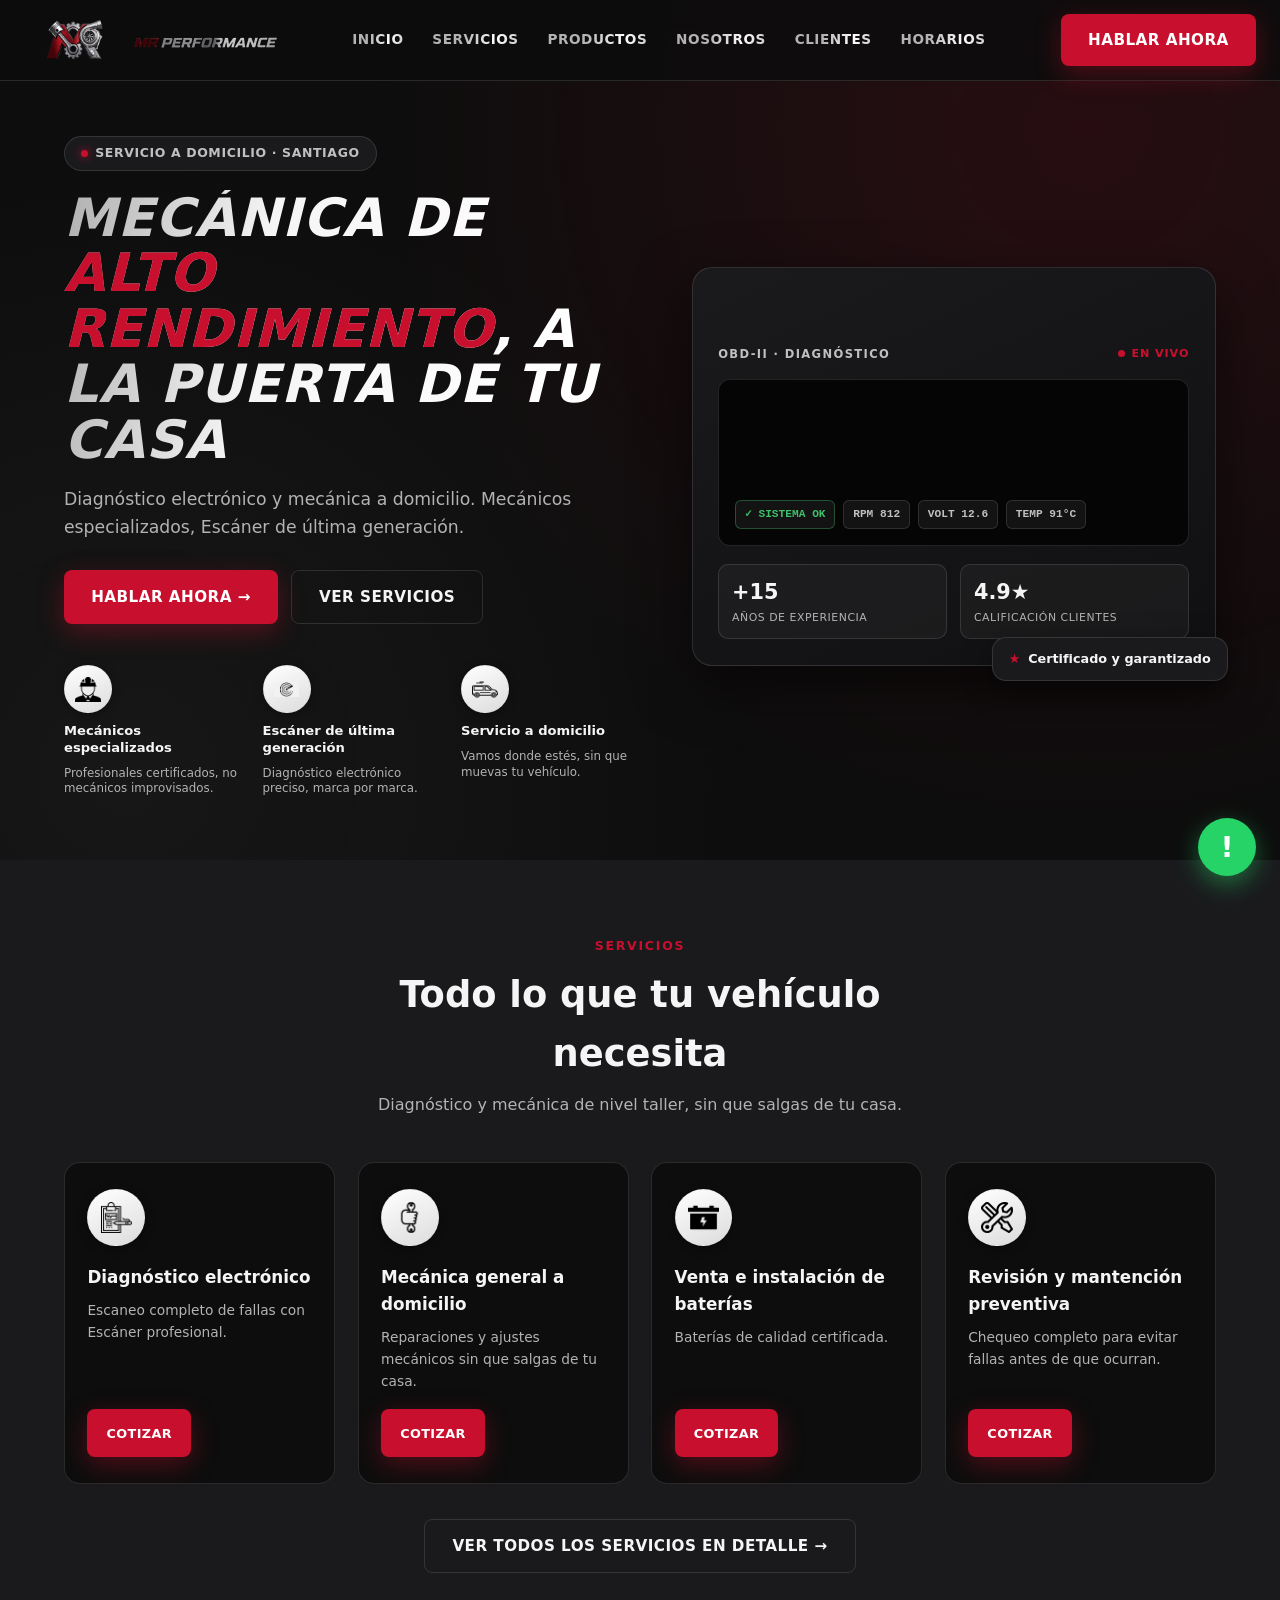
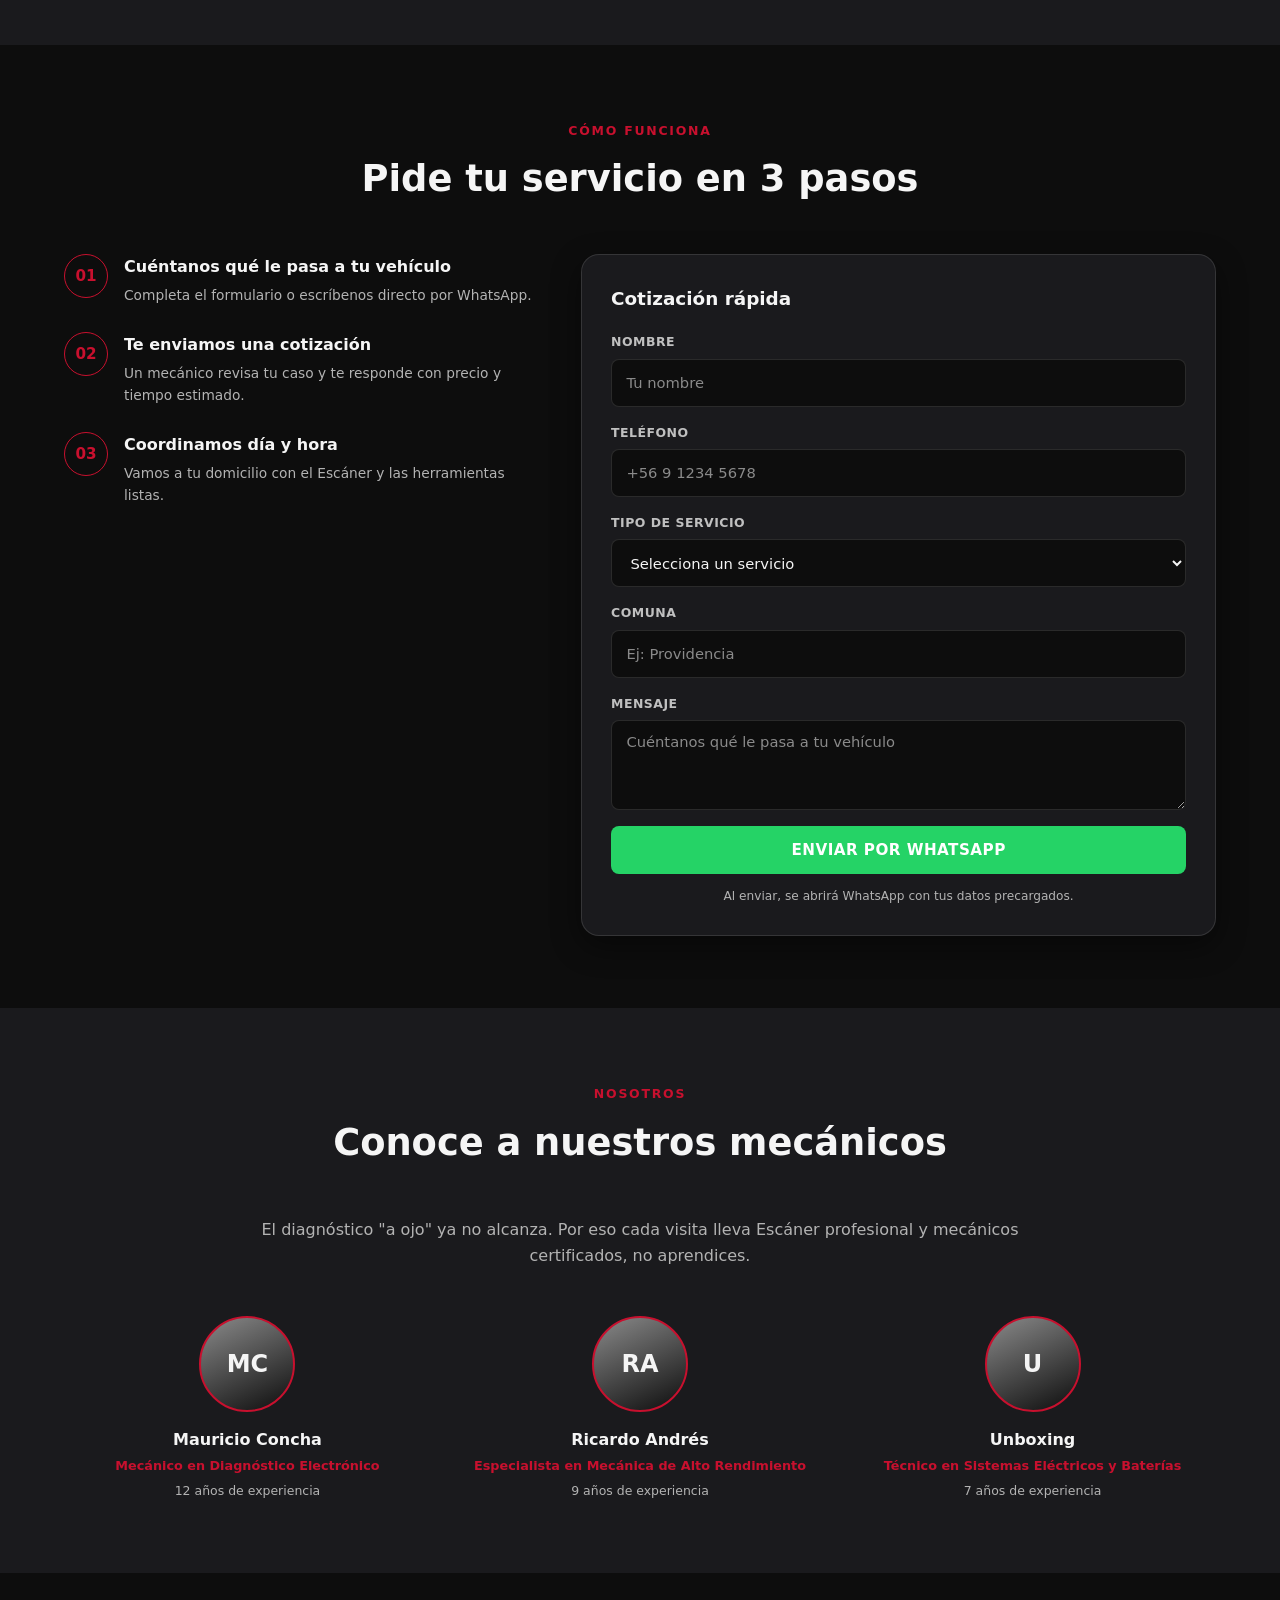
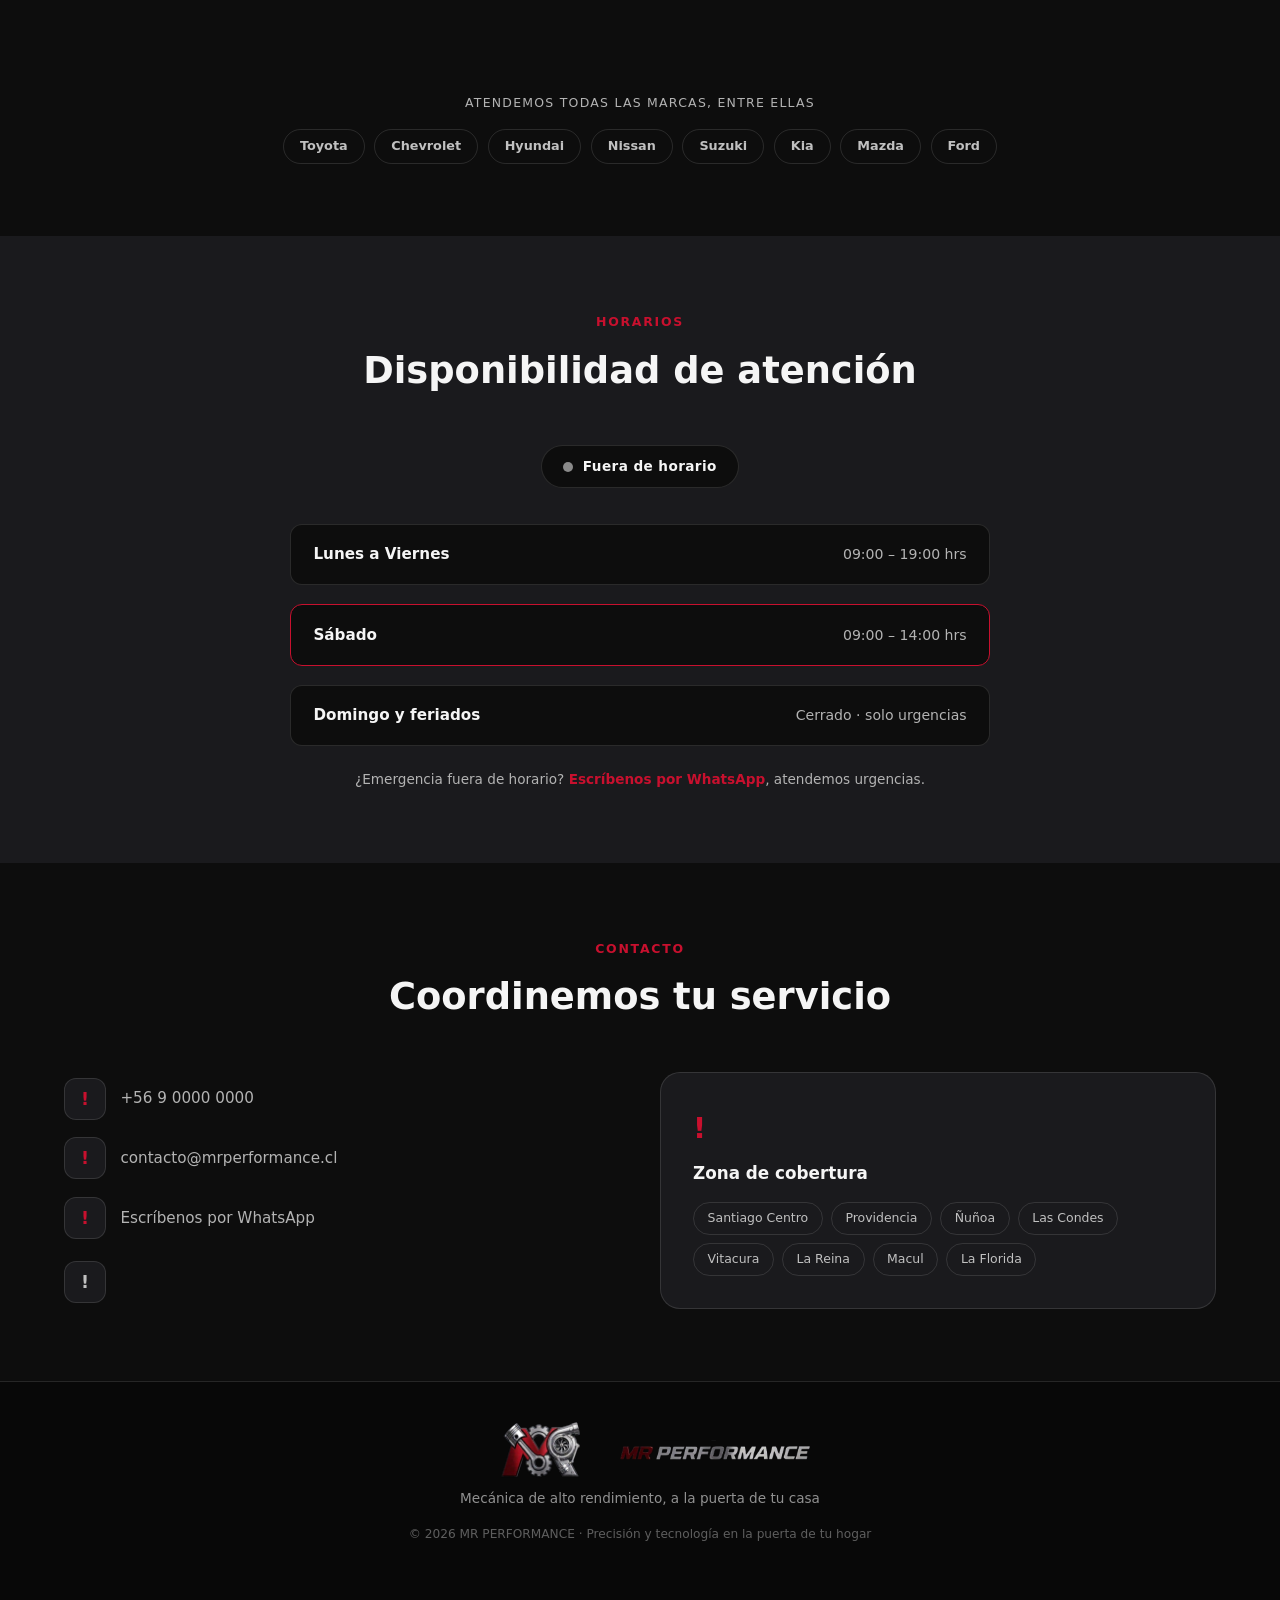
==== commit 37d0eeb5: "Reemplaza "ingenieros" por "mecánicos" en todos los textos visibles Título del diferenciador, secció" ====
--- a/index.html
+++ b/index.html
@@ -41,7 +41,7 @@
 <!-- ─── HERO ─── -->
 <header class="hero" id="inicio">
   <div class="container hero-grid">
-    <div>
+    <div class="hero-intro">
       <span class="hero-badge"><span class="dot"></span> <span id="hero-badge"></span></span>
       <h1 class="titulo-racing" id="hero-title"></h1>
       <p class="lead" id="hero-desc"></p>
@@ -49,7 +49,6 @@
         <a href="#" class="btn btn-primary" data-wa-link>Hablar ahora →</a>
         <a href="/servicios" class="btn btn-ghost">Ver servicios</a>
       </div>
-      <div class="hero-difs" id="hero-difs"></div>
     </div>
     <div class="hero-visual reveal" aria-hidden="true">
       <div class="marcas-float" aria-hidden="true">
@@ -96,6 +95,7 @@
       <div class="scanner-stats" id="scanner-stats"></div>
       <span class="float-card br"><span class="star">★</span> Certificado y garantizado</span>
     </div>
+    <div class="hero-difs" id="hero-difs"></div>
   </div>
 </header>
 
@@ -159,7 +159,7 @@
   <div class="container">
     <div class="sec-head reveal">
       <span class="sec-tag">Nosotros</span>
-      <h2>Conoce a nuestros ingenieros</h2>
+      <h2>Conoce a nuestros mecánicos</h2>
     </div>
     <div class="historia-box reveal">
       <p id="historia"></p>
--- a/styles.css
+++ b/styles.css
@@ -95,7 +95,12 @@
     radial-gradient(circle at 10% 90%, rgba(192,192,192,.06), transparent 45%),
     var(--negro);
 }
-.hero-grid { display:grid; grid-template-columns:1.05fr .95fr; gap:3rem; align-items:center; }
+.hero-grid {
+  display:grid; grid-template-columns:1.05fr .95fr;
+  grid-template-areas:"intro visual" "difs visual";
+  column-gap:3rem; row-gap:0; align-items:center;
+}
+.hero-intro { grid-area:intro; }
 .hero-badge {
   display:inline-flex; align-items:center; gap:.45rem; background:var(--negro-suave);
   border:1px solid var(--borde); color:var(--plata); font-weight:700;
@@ -112,8 +117,19 @@
 .hero h1 .accent { color:var(--rojo); -webkit-text-fill-color:var(--rojo); }
 .hero p.lead { font-size:1.08rem; color:var(--gris); max-width:520px; }
 .hero-cta { display:flex; gap:.8rem; flex-wrap:wrap; margin-top:1.8rem; }
-.hero-difs { display:grid; grid-template-columns:repeat(3,1fr); gap:1rem; margin-top:2.6rem; }
-.hero-dif { display:flex; flex-direction:column; gap:.6rem; }
+.hero-difs { grid-area:difs; display:grid; grid-template-columns:repeat(3,1fr); gap:1rem; margin-top:2.6rem; }
+.hero-dif {
+  display:flex; flex-direction:column; gap:.6rem;
+  animation:difFloat 5s ease-in-out infinite;
+}
+.hero-dif:nth-child(2) { animation-delay:.5s; }
+.hero-dif:nth-child(3) { animation-delay:1s; }
+@keyframes difFloat {
+  0%   { opacity:.45; transform:translateX(16px); }
+  15%  { opacity:1;   transform:translateX(0); }
+  85%  { opacity:1;   transform:translateX(0); }
+  100% { opacity:.45; transform:translateX(16px); }
+}
 .hero-dif .ico { font-size:1.5rem; }
 .hero-dif .t { font-size:.82rem; font-weight:800; color:var(--blanco); line-height:1.25; }
 .hero-dif .d { font-size:.74rem; color:var(--gris); line-height:1.3; }
@@ -137,7 +153,7 @@
 
 /* Visual: mock de scanner de diagnóstico */
 .hero-visual {
-  position:relative; border-radius:20px; padding:1.6rem;
+  grid-area:visual; position:relative; border-radius:20px; padding:1.6rem;
   background:linear-gradient(155deg,var(--negro-suave),#101012);
   border:1px solid var(--borde); box-shadow:var(--shadow-lg);
 }
@@ -392,7 +408,8 @@
 /* ─── RESPONSIVE ─── */
 @media(max-width:880px) {
   .hero-grid, .contact-grid, .cotizar-grid { grid-template-columns:1fr; }
-  .hero-visual { max-width:420px; margin:0 auto; }
+  .hero-grid { grid-template-areas:"intro" "visual" "difs"; }
+  .hero-visual { max-width:420px; margin:1.8rem auto 0; }
   .nav-links { display:none; }
   .nav-toggle { display:flex; align-items:center; justify-content:center; }
   .nav-links.open {
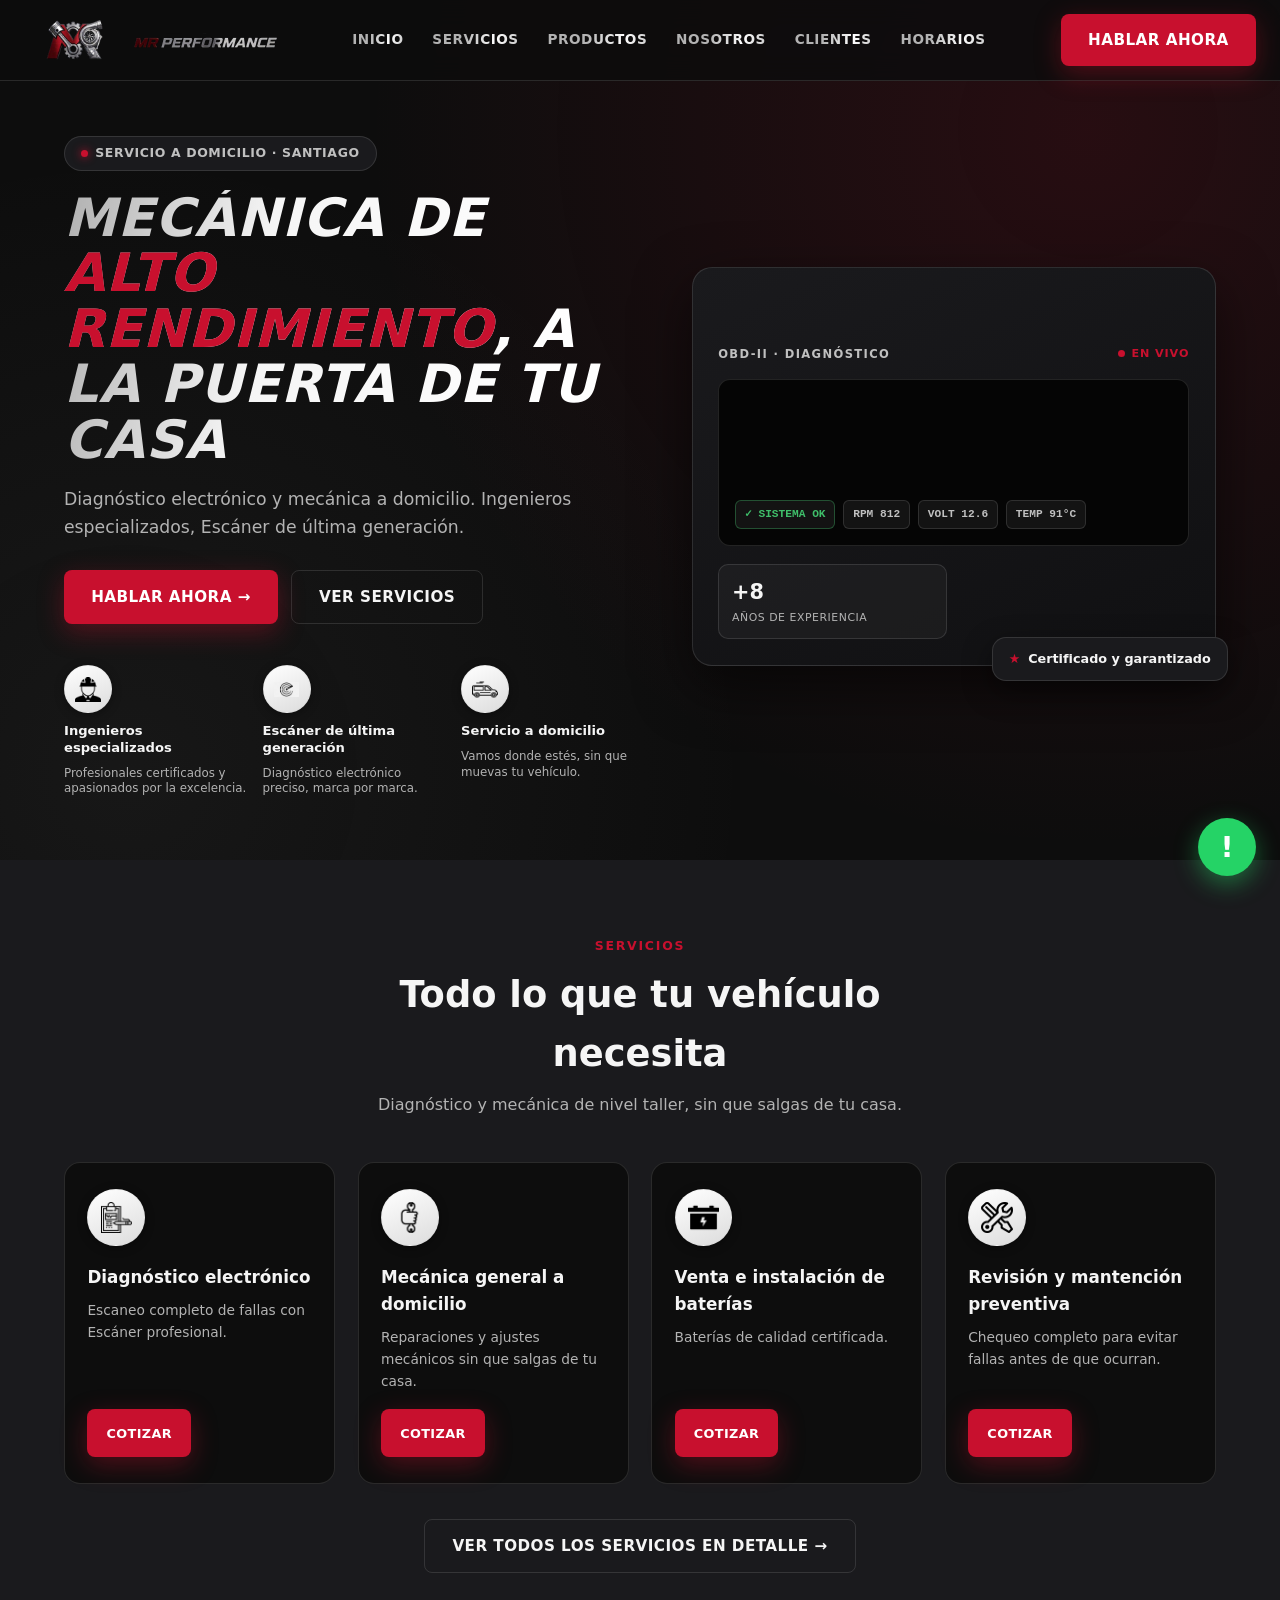
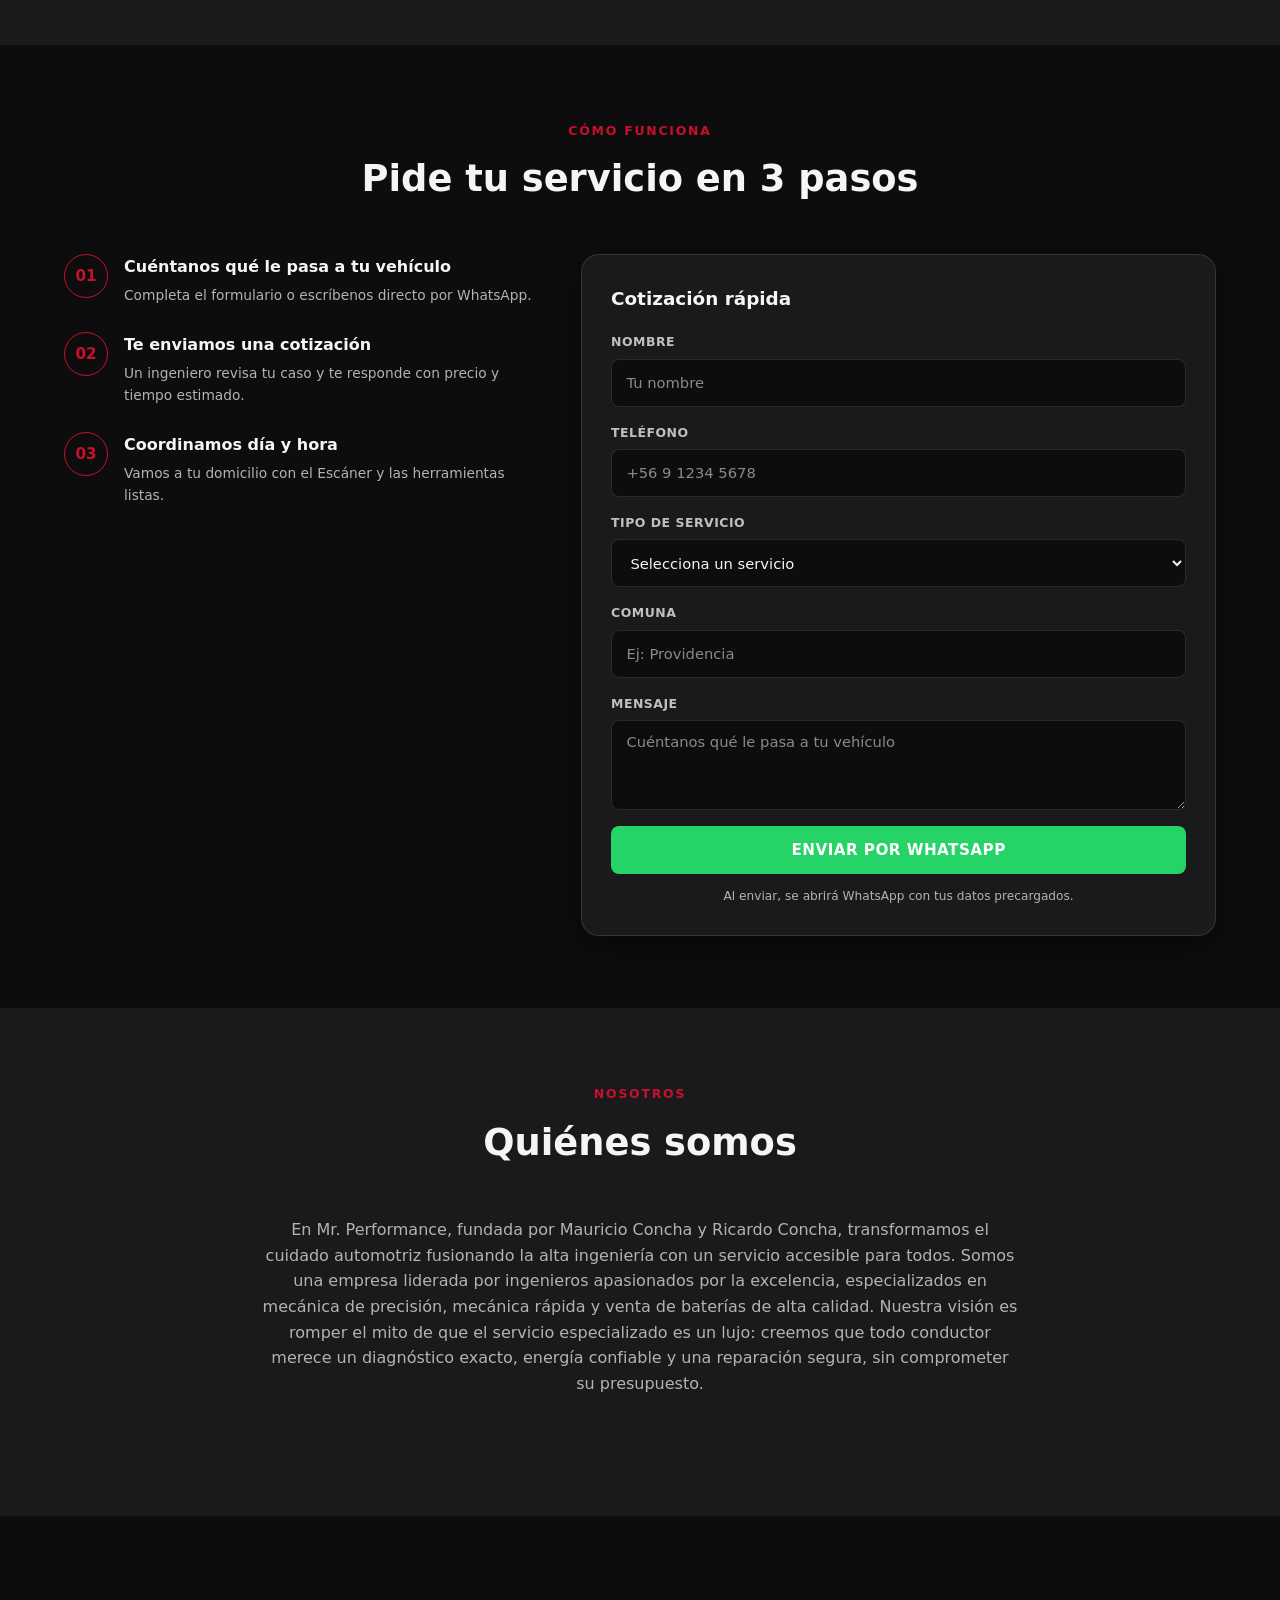
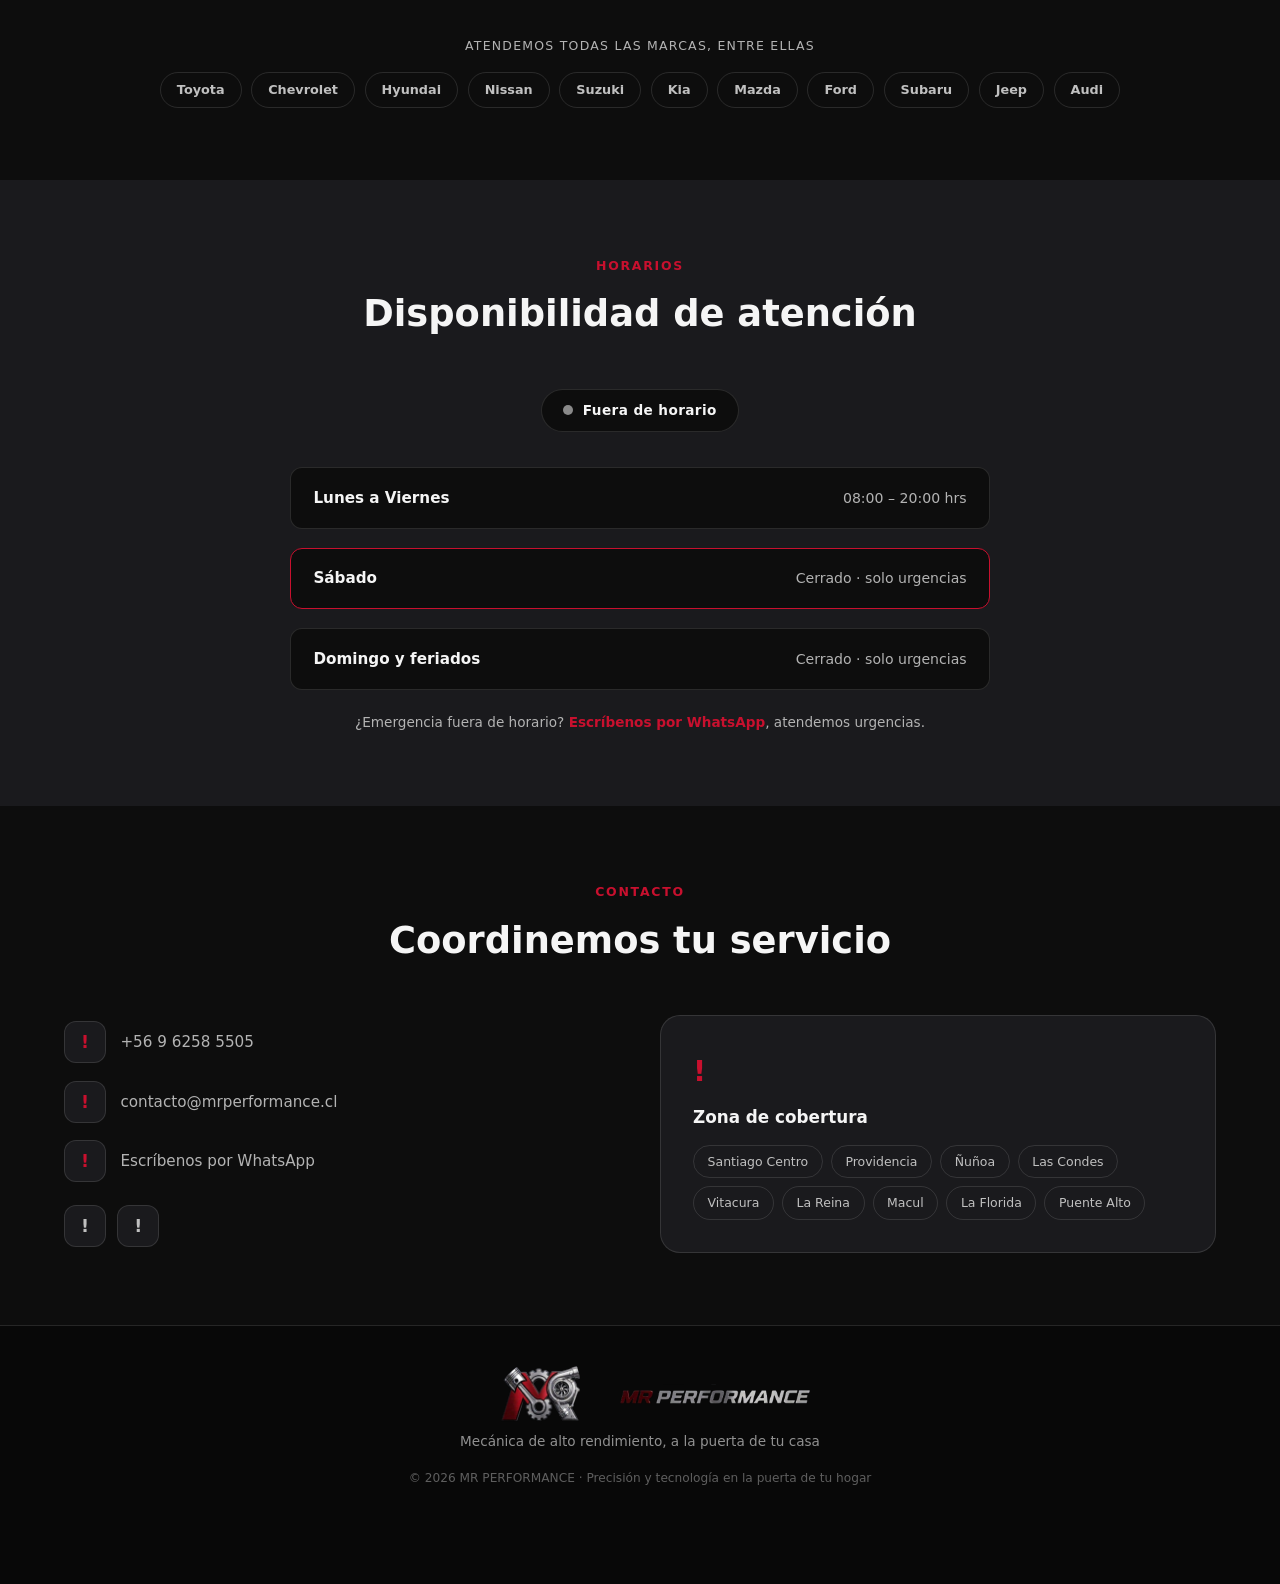
==== commit 695cb428: "Actualiza contenido de la landing: contacto, horarios, marcas, cobertura, baterías y sección Nosotro" ====
--- a/index.html
+++ b/index.html
@@ -159,12 +159,11 @@
   <div class="container">
     <div class="sec-head reveal">
       <span class="sec-tag">Nosotros</span>
-      <h2>Conoce a nuestros mecánicos</h2>
+      <h2>Quiénes somos</h2>
     </div>
     <div class="historia-box reveal">
       <p id="historia"></p>
     </div>
-    <div class="grid-equipo" id="equipo-grid"></div>
   </div>
 </section>
 
@@ -284,15 +283,8 @@
       <div><h3>${esc(p.titulo)}</h3><p>${esc(p.desc)}</p></div>
     </div>`).join("");
 
-  // Historia + equipo
+  // Historia
   $("historia").textContent = S.historia || "";
-  $("equipo-grid").innerHTML = (S.equipo || []).map(m => `
-    <div class="miembro reveal">
-      <div class="avatar">${m.foto ? `<img src="${esc(m.foto)}" alt="${esc(m.nombre)}" />` : esc(iniciales(m.nombre))}</div>
-      <h3>${esc(m.nombre)}</h3>
-      <div class="cargo">${esc(m.cargo)}</div>
-      <div class="exp">${esc(m.experiencia)} años de experiencia</div>
-    </div>`).join("");
 
   // Testimonios (la sección se oculta sola si no hay ninguno cargado en config.js)
   const hayTestimonios = (S.testimonios || []).length > 0;
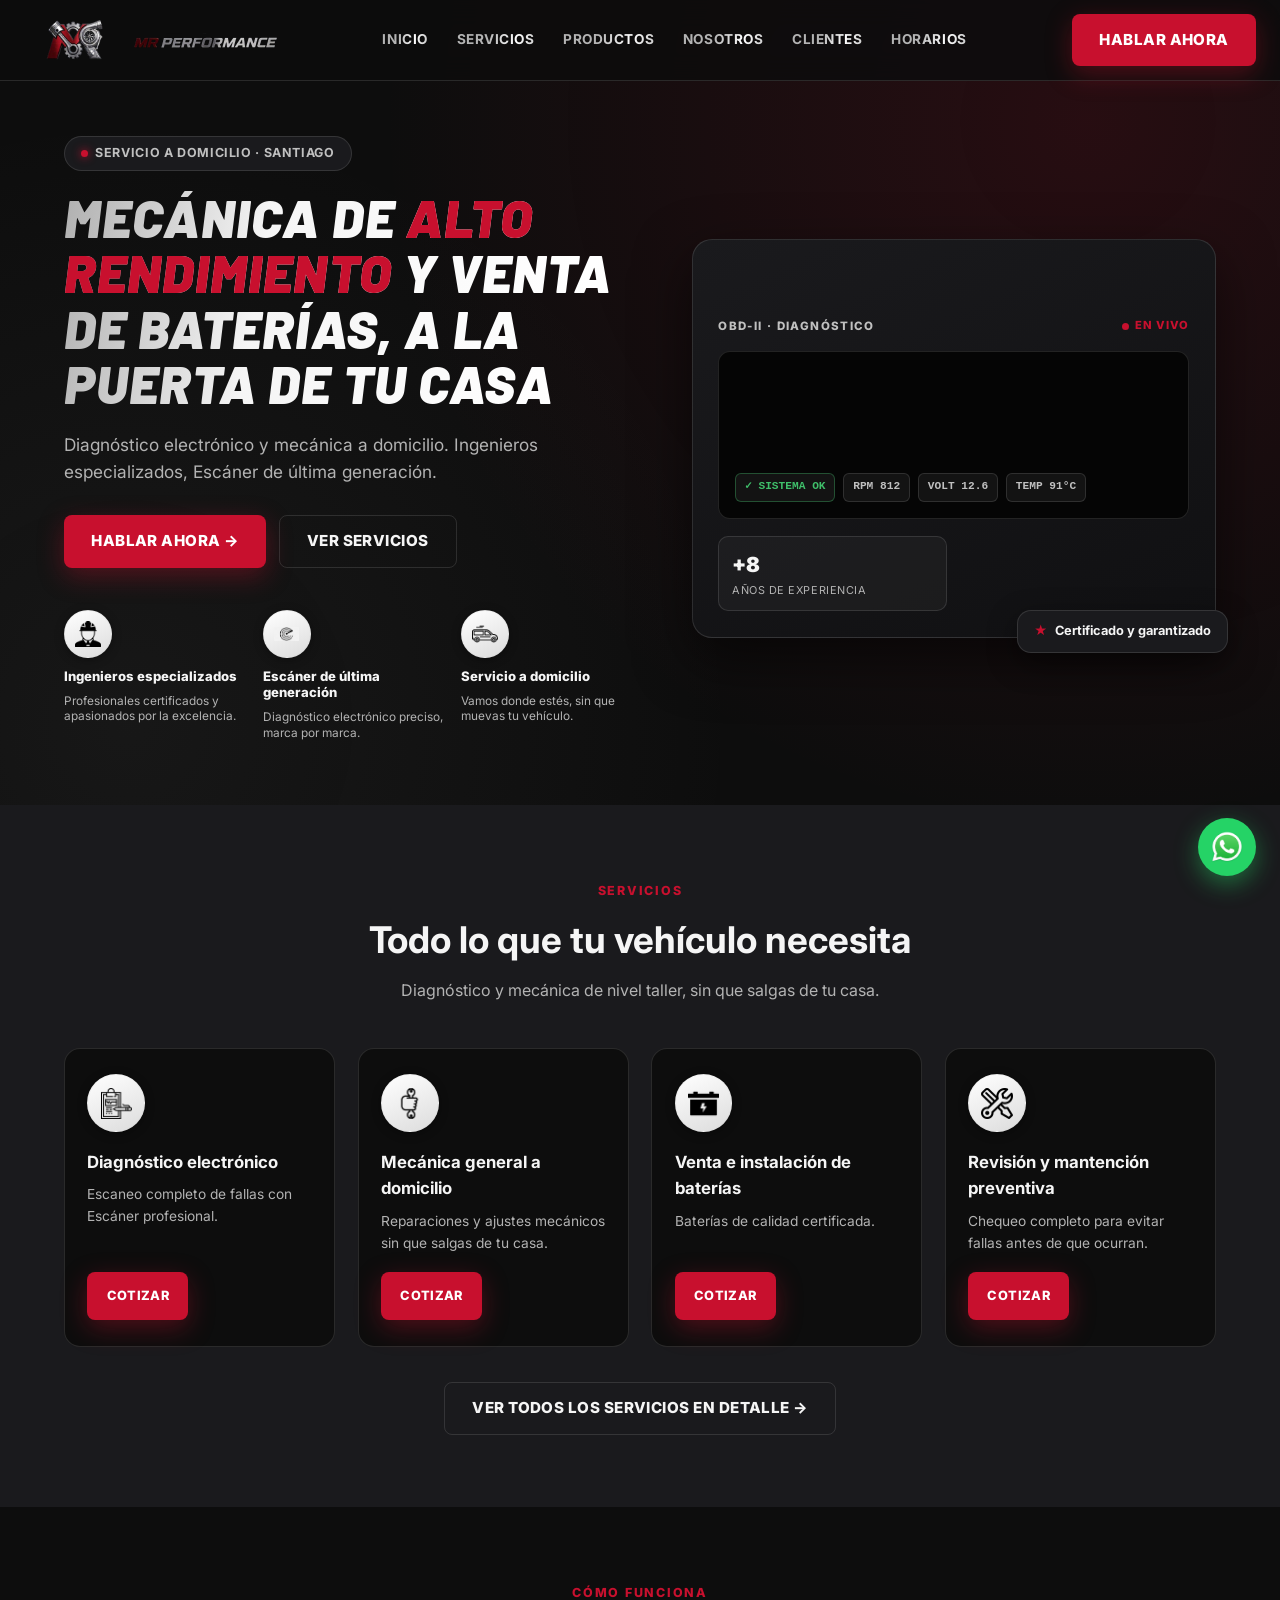
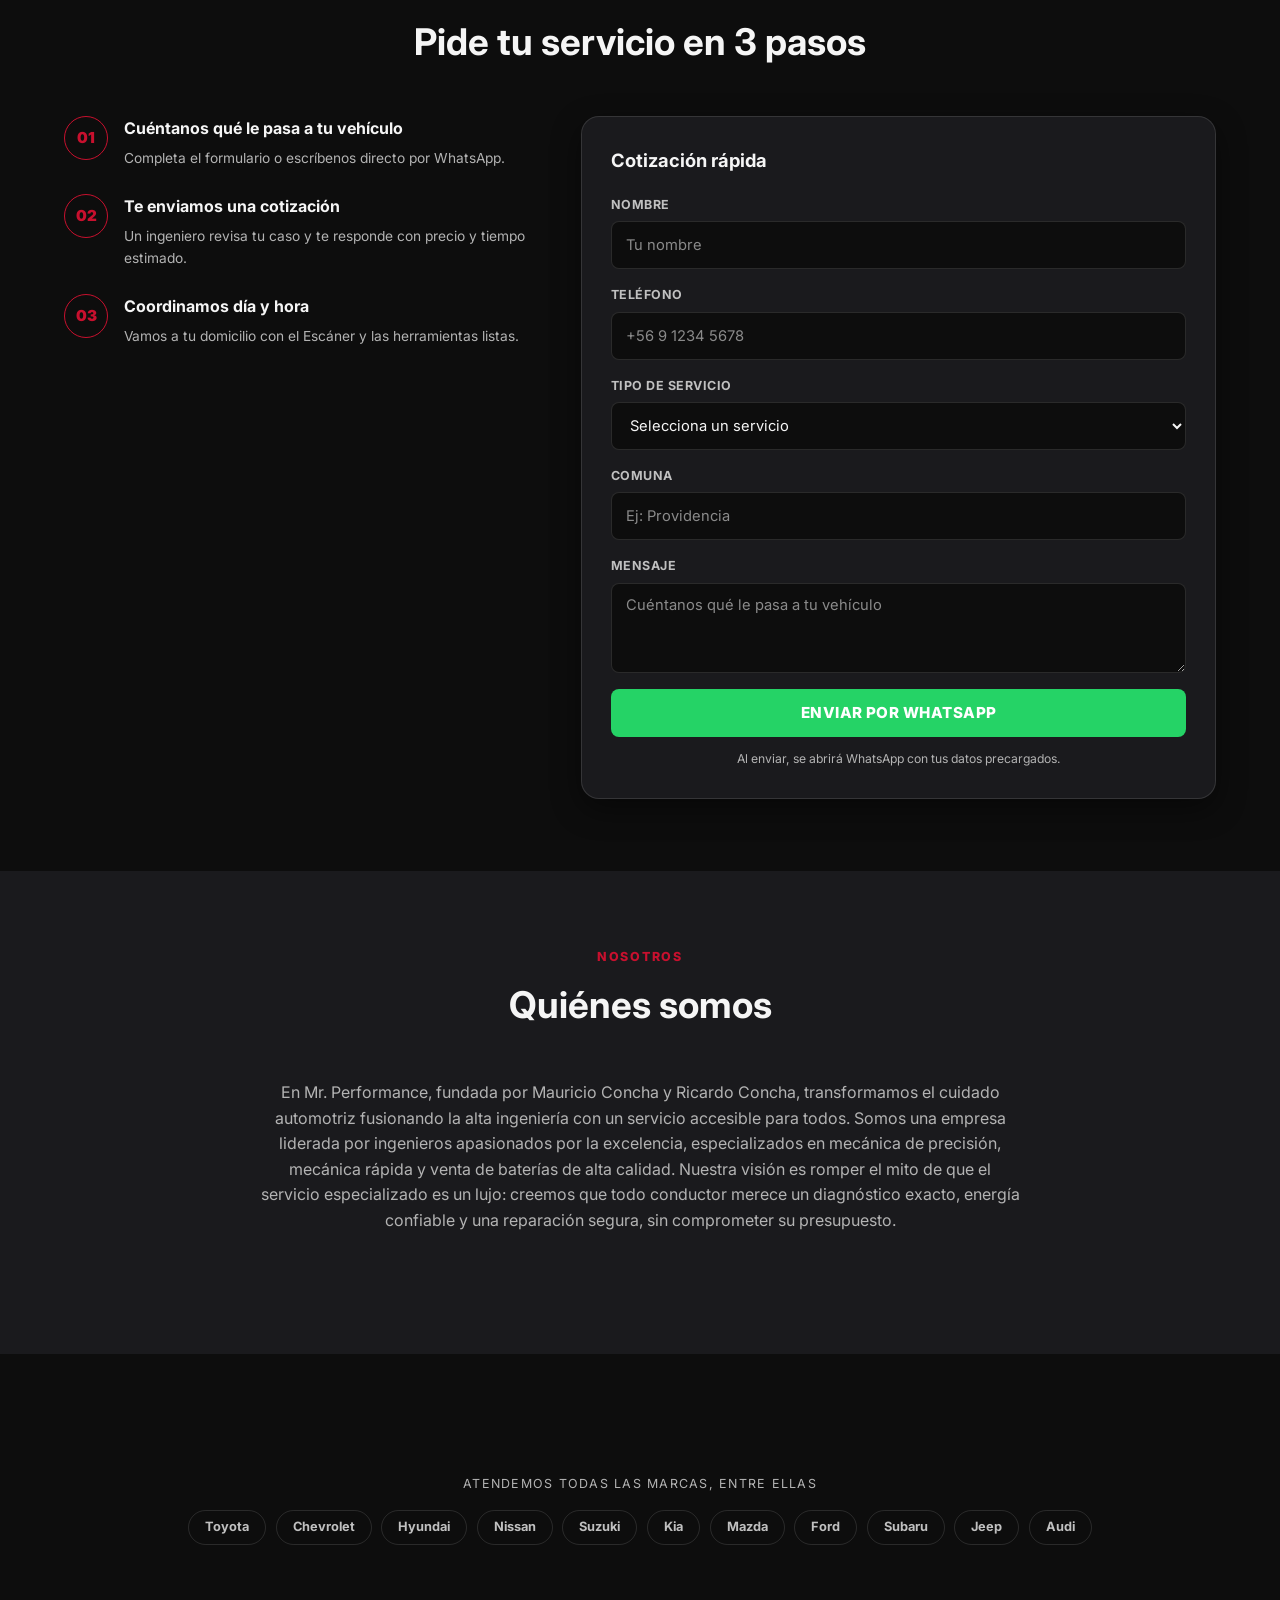
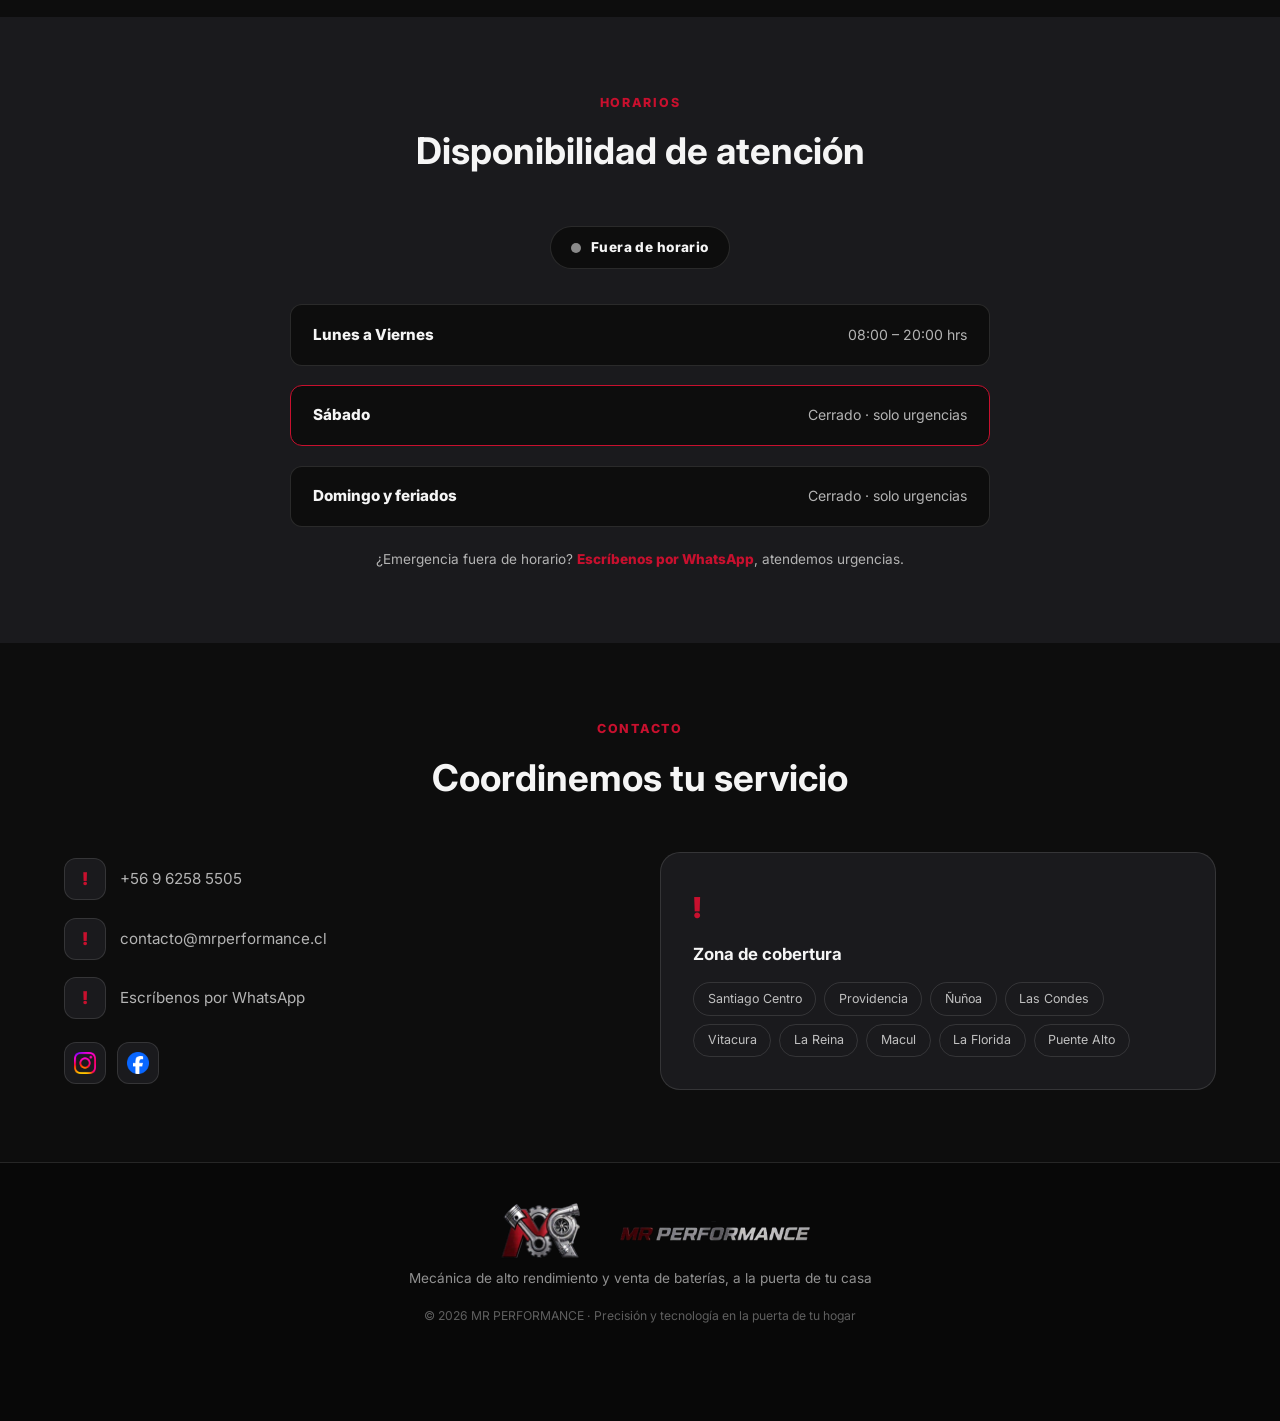
==== commit 29b888a3: "Agrega panel de edición /admin (Decap CMS + Netlify Identity) - config.js pasa a ser un loader que h" ====
--- a/index.html
+++ b/index.html
@@ -3,8 +3,10 @@
 <head>
   <meta charset="UTF-8" />
   <meta name="viewport" content="width=device-width, initial-scale=1.0" />
-  <!-- config.js debe cargarse primero — contiene todos los datos del sitio -->
+  <!-- config.js dispara la carga de config.json (los datos del sitio) apenas parsea el <head> -->
   <script src="config.js"></script>
+  <!-- Netlify Identity: captura el link de invitación/recuperación de clave y abre el panel /admin -->
+  <script src="admin/vendor/netlify-identity-widget.js"></script>
   <!-- SEO (se sobreescribe dinámicamente desde config.js) -->
   <title>MR PERFORMANCE</title>
   <meta name="description" content="" />
@@ -16,6 +18,9 @@
   <meta property="og:image"       content="" />
   <meta name="twitter:card"        content="summary_large_image" />
   <link rel="icon" href="data:image/svg+xml,<svg xmlns='http://www.w3.org/2000/svg' viewBox='0 0 100 100'><rect width='100' height='100' fill='%230D0D0D'/><text x='50' y='68' font-size='60' text-anchor='middle' fill='%23C8102E' font-family='Arial' font-weight='bold'>M</text></svg>" />
+  <link rel="preconnect" href="https://fonts.googleapis.com" />
+  <link rel="preconnect" href="https://fonts.gstatic.com" crossorigin />
+  <link href="https://fonts.googleapis.com/css2?family=Barlow:ital,wght@0,700;0,800;0,900;1,700;1,800;1,900&family=Inter:wght@400;500;600;700;800;900&display=swap" rel="stylesheet" />
   <link rel="stylesheet" href="styles.css" />
 </head>
 <body>
@@ -228,7 +233,7 @@
 </footer>
 
 <!-- ─── WHATSAPP FLOAT (persistente) ─── -->
-<a href="#" class="wa-float" data-wa-link aria-label="Escríbenos por WhatsApp">!</a>
+<a href="#" class="wa-float" data-wa-link aria-label="Escríbenos por WhatsApp"><img src="iconos/redes-sociales/whatsapp.png" alt="WhatsApp" /></a>
 
 <script src="site.js"></script>
 <script>
@@ -314,7 +319,7 @@
 
   const redes = S.redes || {};
   $("socials").innerHTML = Object.entries(redes).filter(([,url])=>url)
-    .map(([k,url]) => `<a href="${esc(url)}" target="_blank" rel="noopener" aria-label="${esc(k)}">!</a>`).join("");
+    .map(([k,url]) => `<a href="${esc(url)}" target="_blank" rel="noopener" aria-label="${esc(k)}">${renderIconoRed(k)}</a>`).join("");
 }
 
 // ── HORARIOS: render + estado en vivo ──
@@ -378,8 +383,18 @@
   });
 }
 
+// ── Netlify Identity: si el link de invitación/recuperación cae en "/", abre el panel ──
+if (window.netlifyIdentity) {
+  window.netlifyIdentity.on("init", (user) => {
+    if (!user) {
+      window.netlifyIdentity.on("login", () => { document.location.href = "/admin/"; });
+    }
+  });
+}
+
 // ── INIT ──
-document.addEventListener("DOMContentLoaded", () => {
+document.addEventListener("DOMContentLoaded", async () => {
+  S = await window.SITIO_LISTO;
   aplicarColores();
   aplicarSEO();
   aplicarWaLinks();
--- a/styles.css
+++ b/styles.css
@@ -22,7 +22,7 @@
 * { margin:0; padding:0; box-sizing:border-box; }
 html { scroll-behavior:smooth; }
 body {
-  font-family:'Segoe UI',system-ui,-apple-system,sans-serif;
+  font-family:'Inter','Segoe UI',system-ui,-apple-system,sans-serif;
   background:var(--negro); color:var(--blanco); overflow-x:hidden;
   line-height:1.6;
 }
@@ -35,6 +35,7 @@
 .container { max-width:1200px; margin:0 auto; padding:0 1.5rem; }
 
 .titulo-racing {
+  font-family:'Barlow','Segoe UI',system-ui,-apple-system,sans-serif;
   font-weight:900; text-transform:uppercase; letter-spacing:.02em;
   font-style:italic; line-height:1.05;
 }
@@ -147,6 +148,8 @@
   background:linear-gradient(155deg,var(--negro-suave),#101012); border:1.5px solid var(--rojo);
   color:var(--rojo); font-weight:900; font-size:1.3rem; font-family:inherit;
 }
+.icono-badge.icono-foto { overflow:hidden; background:#fff; }
+.icono-badge.icono-foto img { width:100%; height:100%; object-fit:cover; }
 
 /* Hero sin visual (páginas internas): centra el contenido */
 .hero-solo { max-width:760px; }
@@ -385,6 +388,7 @@
 .socials { display:flex; gap:.7rem; margin-top:1.4rem; }
 .socials a { width:42px; height:42px; border-radius:12px; background:var(--negro-suave); border:1px solid var(--borde); display:flex; align-items:center; justify-content:center; font-size:1.1rem; font-weight:900; color:var(--plata); transition:background .2s, transform .15s, color .2s; }
 .socials a:hover { background:var(--rojo); color:#fff; transform:translateY(-3px); border-color:var(--rojo); }
+.socials a img { width:55%; height:55%; object-fit:contain; }
 
 /* ─── FOOTER ─── */
 footer { background:#080808; color:var(--gris); padding:2.5rem 0 6rem; text-align:center; border-top:1px solid var(--borde); }
@@ -400,6 +404,7 @@
   box-shadow:0 8px 24px rgba(37,211,102,.45); transition:transform .2s;
 }
 .wa-float:hover { transform:scale(1.08); }
+.wa-float img { width:60%; height:60%; object-fit:contain; }
 
 /* ─── REVEAL ─── */
 .reveal { opacity:0; transform:translateY(24px); transition:opacity .6s, transform .6s; }
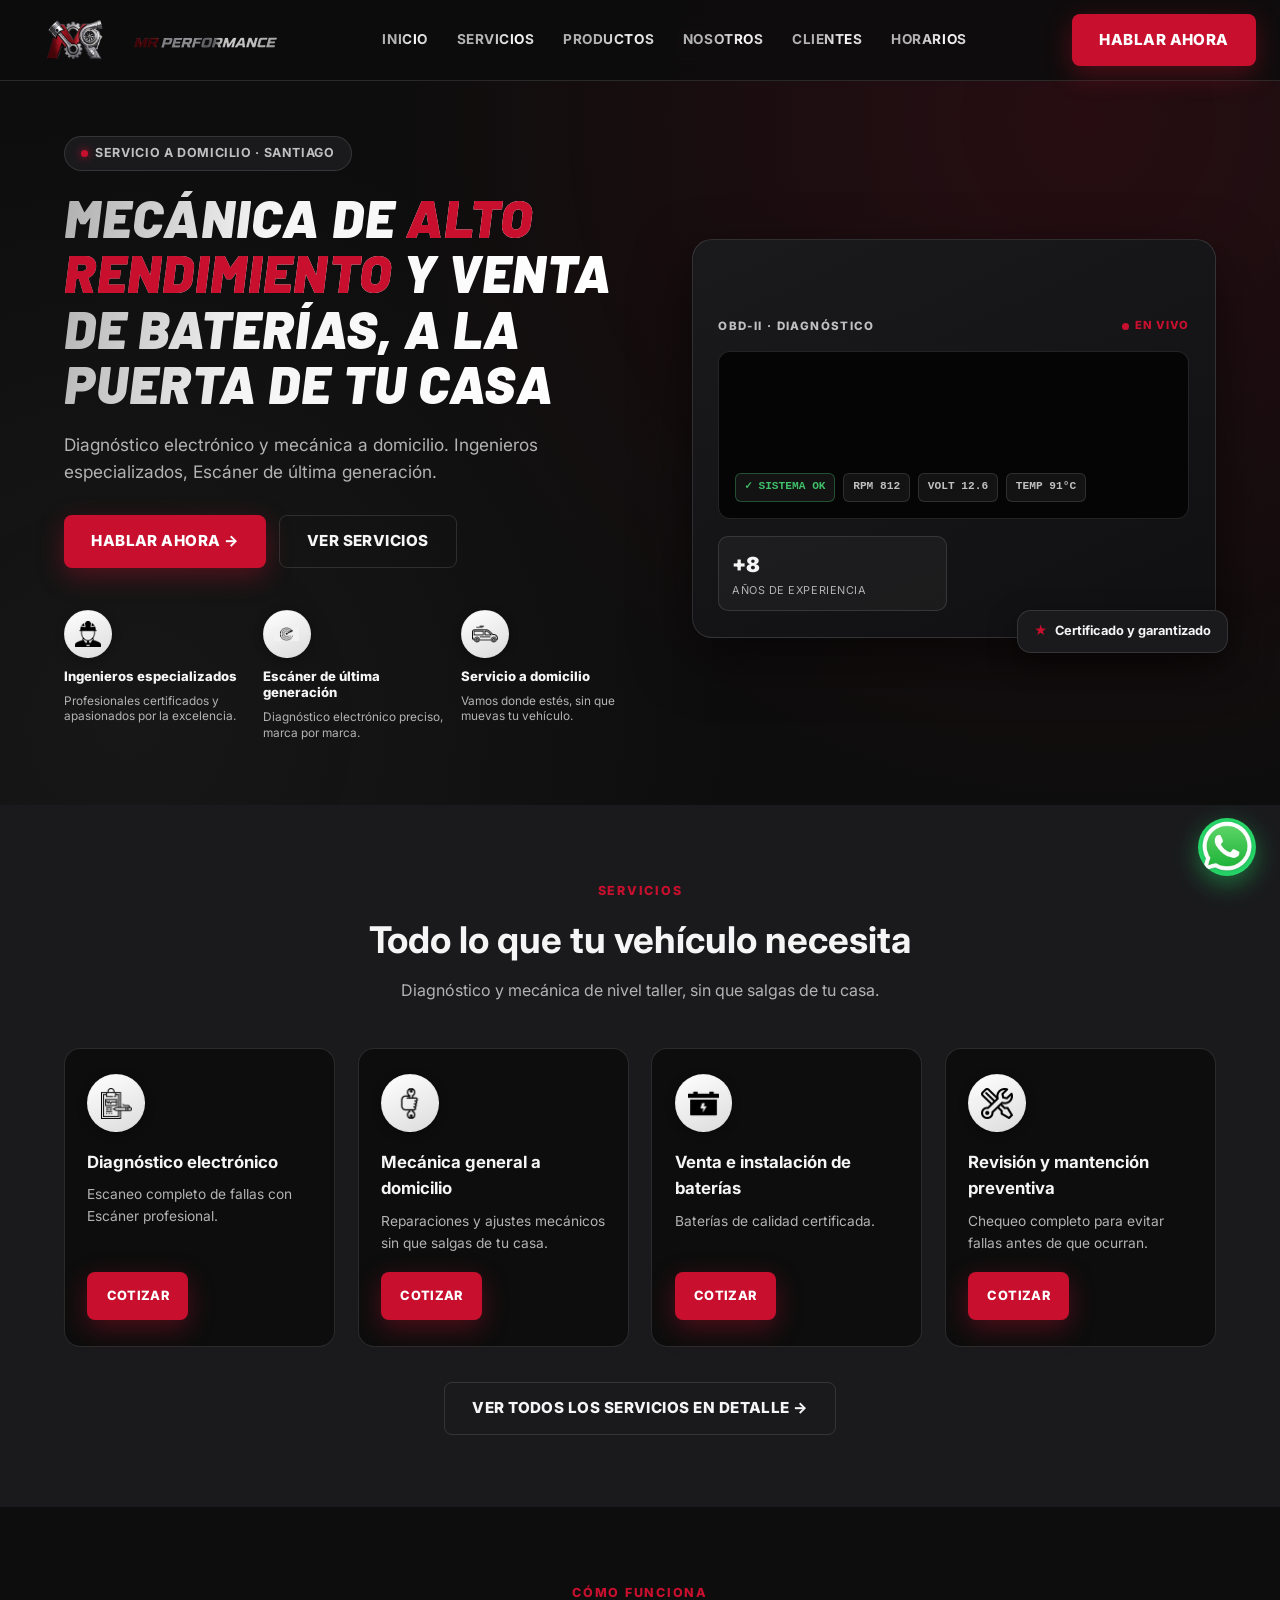
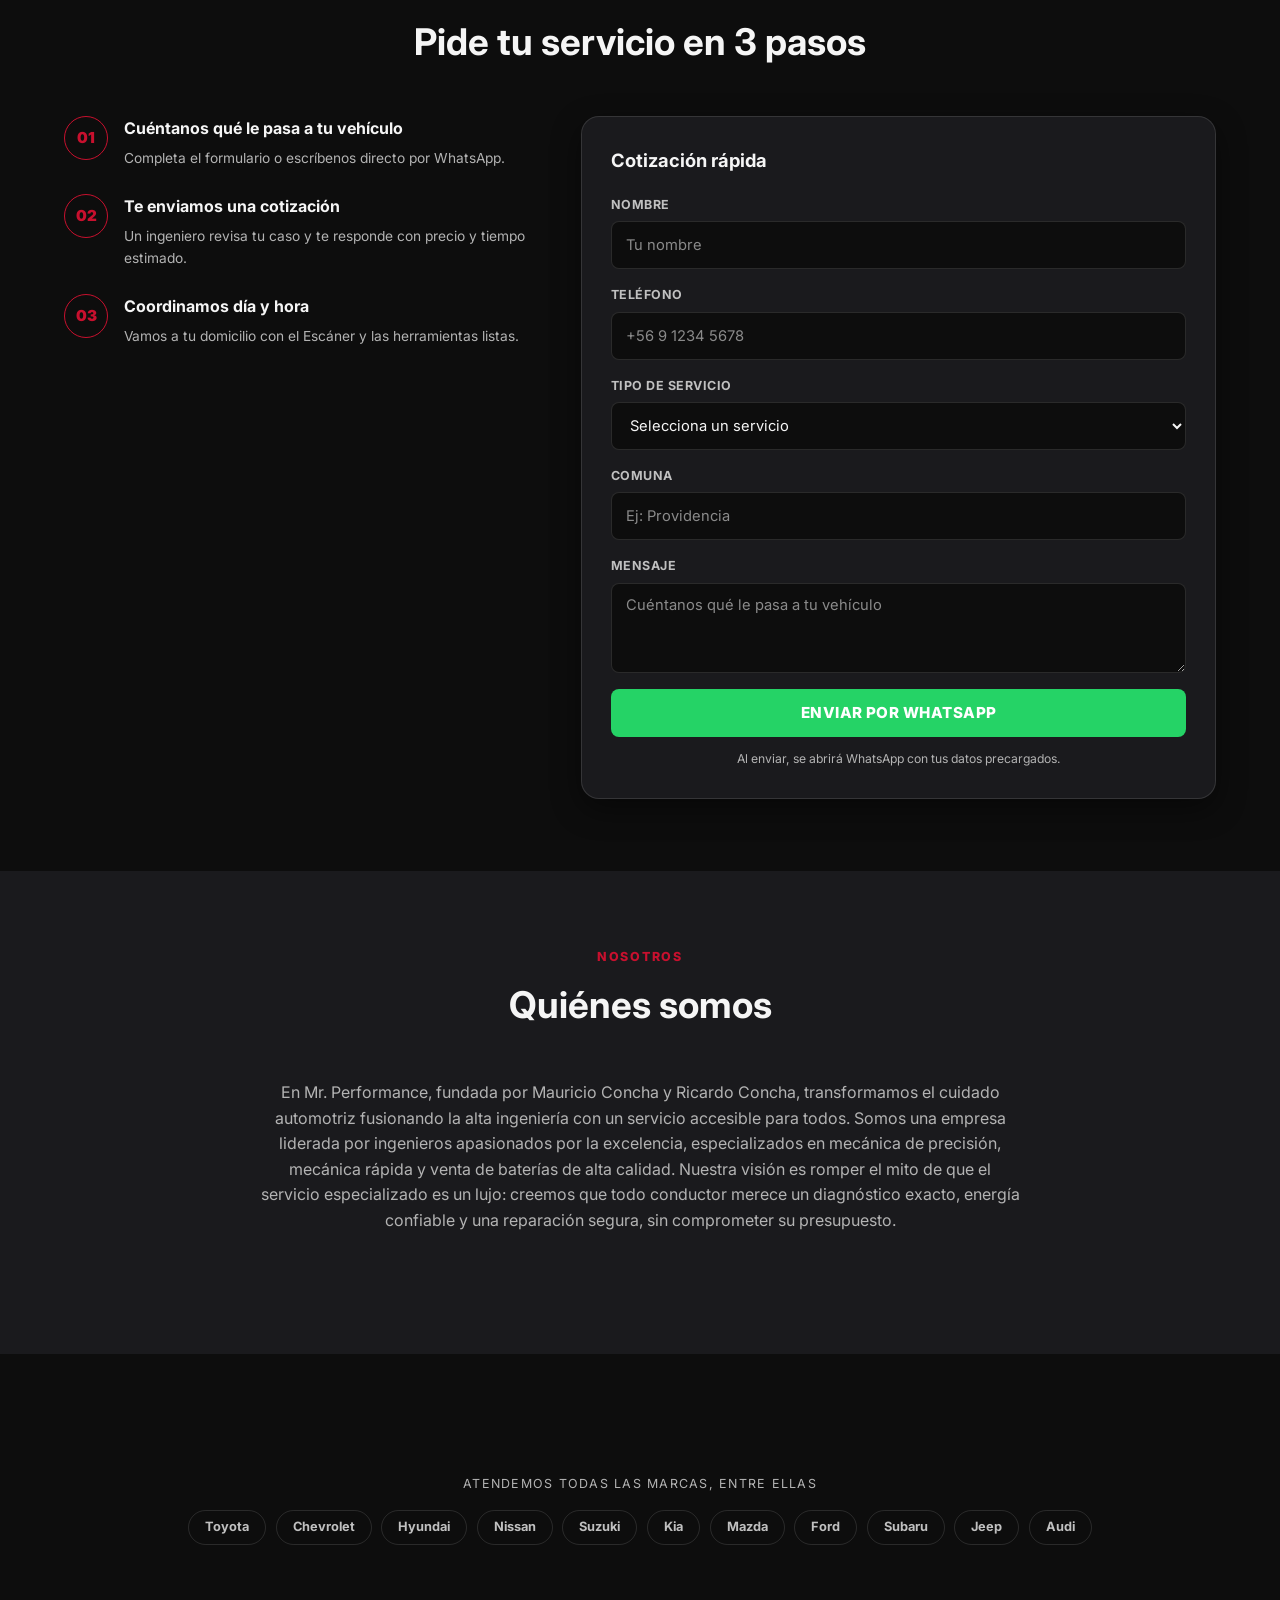
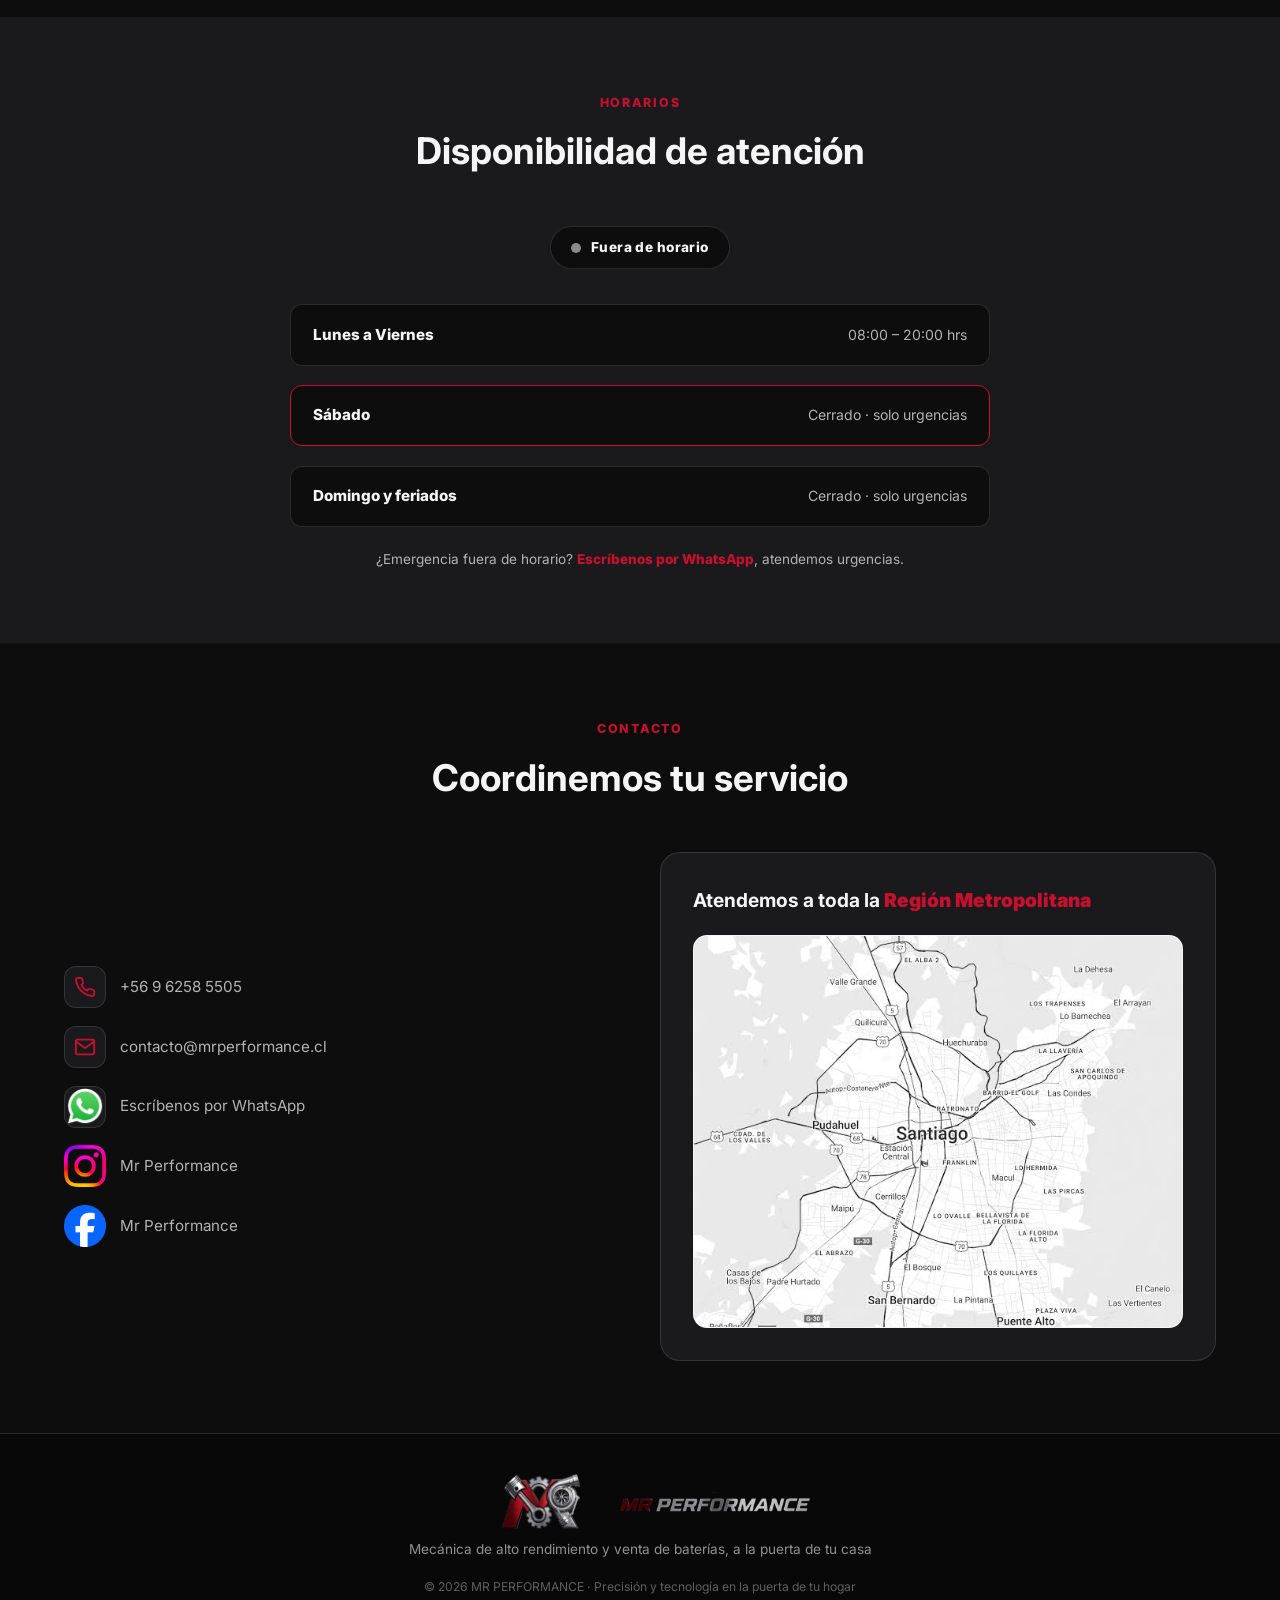
==== commit 1ffeb648: "Arregla carga local sin servidor, íconos de contacto y sección de cobertura - config.js ahora incluy" ====
--- a/index.html
+++ b/index.html
@@ -215,9 +215,10 @@
         <div class="socials" id="socials"></div>
       </div>
       <div class="cobertura-card">
-        <span class="pin">!</span>
-        <h3>Zona de cobertura</h3>
-        <div class="cobertura-chips" id="cobertura-chips"></div>
+        <h3 id="cobertura-zona"></h3>
+        <div class="cobertura-mapa-img">
+          <img src="iconos/mapa/images.jpg" alt="Mapa de la Región Metropolitana" loading="lazy" />
+        </div>
       </div>
     </div>
   </div>
@@ -310,16 +311,16 @@
 
   // Contacto
   const ci = [
-    { txt:S.telefono },
-    { txt:S.email },
-    { txt:S.whatsapp ? "Escríbenos por WhatsApp" : "" },
+    { tipo:"telefono", txt:S.telefono },
+    { tipo:"email",    txt:S.email },
+    { tipo:"whatsapp", txt:S.whatsapp ? "Escríbenos por WhatsApp" : "" },
   ].filter(x => x.txt);
-  $("contact-list").innerHTML = ci.map(x => `<li><span class="ico">!</span><span>${esc(x.txt)}</span></li>`).join("");
-  $("cobertura-chips").innerHTML = (S.comunas || []).map(c => `<span>${esc(c)}</span>`).join("");
+  $("contact-list").innerHTML = ci.map(x => `<li><span class="ico">${renderIconoContacto(x.tipo)}</span><span>${esc(x.txt)}</span></li>`).join("");
+  $("cobertura-zona").innerHTML = `Atendemos a toda la <span class="rojo">${esc(S.zona_cobertura || "")}</span>`;
 
   const redes = S.redes || {};
   $("socials").innerHTML = Object.entries(redes).filter(([,url])=>url)
-    .map(([k,url]) => `<a href="${esc(url)}" target="_blank" rel="noopener" aria-label="${esc(k)}">${renderIconoRed(k)}</a>`).join("");
+    .map(([k,url]) => `<a href="${esc(url)}" target="_blank" rel="noopener"><span class="ico">${renderIconoRed(k)}</span><span>Mr Performance</span></a>`).join("");
 }
 
 // ── HORARIOS: render + estado en vivo ──
--- a/styles.css
+++ b/styles.css
@@ -379,16 +379,21 @@
 .contact-grid { display:grid; grid-template-columns:1fr 1fr; gap:2.5rem; align-items:center; }
 .contact-list { list-style:none; display:flex; flex-direction:column; gap:1.1rem; }
 .contact-list li { display:flex; align-items:center; gap:.9rem; font-size:.95rem; color:var(--gris); }
-.contact-list .ico { width:42px; height:42px; flex-shrink:0; border-radius:12px; background:var(--negro-suave); border:1px solid var(--borde); display:flex; align-items:center; justify-content:center; font-size:1.1rem; font-weight:900; color:var(--rojo); }
+.contact-list .ico { width:42px; height:42px; flex-shrink:0; border-radius:12px; background:var(--negro-suave); border:1px solid var(--borde); display:flex; align-items:center; justify-content:center; font-size:1.1rem; font-weight:900; color:var(--rojo); overflow:hidden; }
+.contact-list .ico svg { width:55%; height:55%; }
+.contact-list .ico img { width:100%; height:100%; object-fit:cover; }
 .cobertura-card { background:var(--negro-suave); border-radius:20px; padding:2rem; border:1px solid var(--borde); }
-.cobertura-card .pin { font-size:1.8rem; font-weight:900; color:var(--rojo); margin-bottom:.6rem; display:block; }
-.cobertura-card h3 { font-size:1.05rem; color:var(--blanco); margin-bottom:.9rem; }
-.cobertura-chips { display:flex; flex-wrap:wrap; gap:.5rem; }
-.cobertura-chips span { font-size:.78rem; color:var(--plata); border:1px solid var(--borde); border-radius:50px; padding:.35rem .85rem; }
-.socials { display:flex; gap:.7rem; margin-top:1.4rem; }
-.socials a { width:42px; height:42px; border-radius:12px; background:var(--negro-suave); border:1px solid var(--borde); display:flex; align-items:center; justify-content:center; font-size:1.1rem; font-weight:900; color:var(--plata); transition:background .2s, transform .15s, color .2s; }
-.socials a:hover { background:var(--rojo); color:#fff; transform:translateY(-3px); border-color:var(--rojo); }
-.socials a img { width:55%; height:55%; object-fit:contain; }
+.cobertura-tag { display:block; margin-bottom:1rem; }
+.cobertura-card h3 { font-size:1.2rem; color:var(--blanco); margin-bottom:1.2rem; }
+.cobertura-card h3 .rojo { color:var(--rojo); font-weight:900; }
+.cobertura-mapa-img { width:100%; border-radius:14px; overflow:hidden; border:1px solid var(--borde); background:#fff; }
+.cobertura-mapa-img img { width:100%; height:auto; display:block; }
+
+.socials { display:flex; flex-direction:column; gap:1.1rem; margin-top:1.1rem; }
+.socials a { display:flex; align-items:center; gap:.9rem; font-size:.95rem; color:var(--gris); text-decoration:none; transition:color .2s; }
+.socials a:hover { color:var(--blanco); }
+.socials a .ico { width:42px; height:42px; flex-shrink:0; border-radius:12px; overflow:hidden; display:flex; align-items:center; justify-content:center; }
+.socials a .ico img { width:100%; height:100%; object-fit:cover; }
 
 /* ─── FOOTER ─── */
 footer { background:#080808; color:var(--gris); padding:2.5rem 0 6rem; text-align:center; border-top:1px solid var(--borde); }
@@ -404,7 +409,7 @@
   box-shadow:0 8px 24px rgba(37,211,102,.45); transition:transform .2s;
 }
 .wa-float:hover { transform:scale(1.08); }
-.wa-float img { width:60%; height:60%; object-fit:contain; }
+.wa-float img { width:100%; height:100%; object-fit:cover; border-radius:50%; }
 
 /* ─── REVEAL ─── */
 .reveal { opacity:0; transform:translateY(24px); transition:opacity .6s, transform .6s; }
